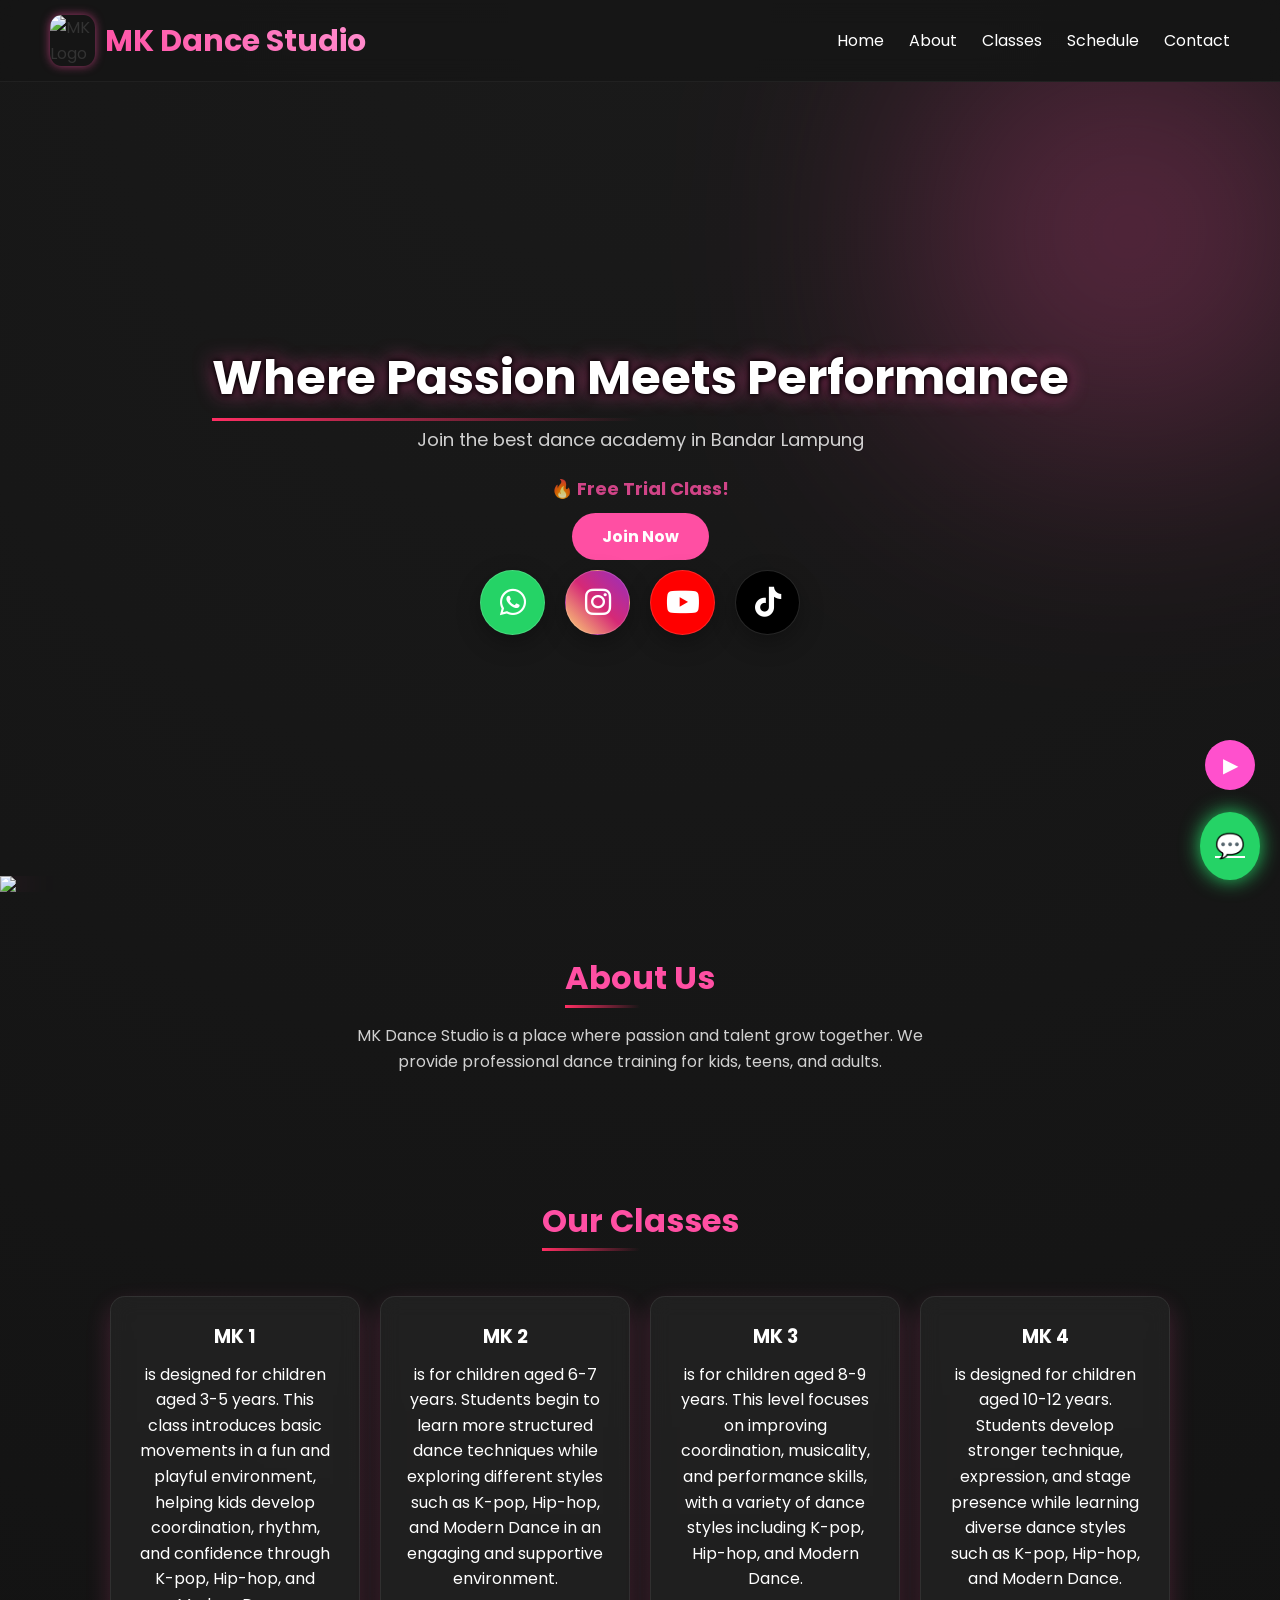
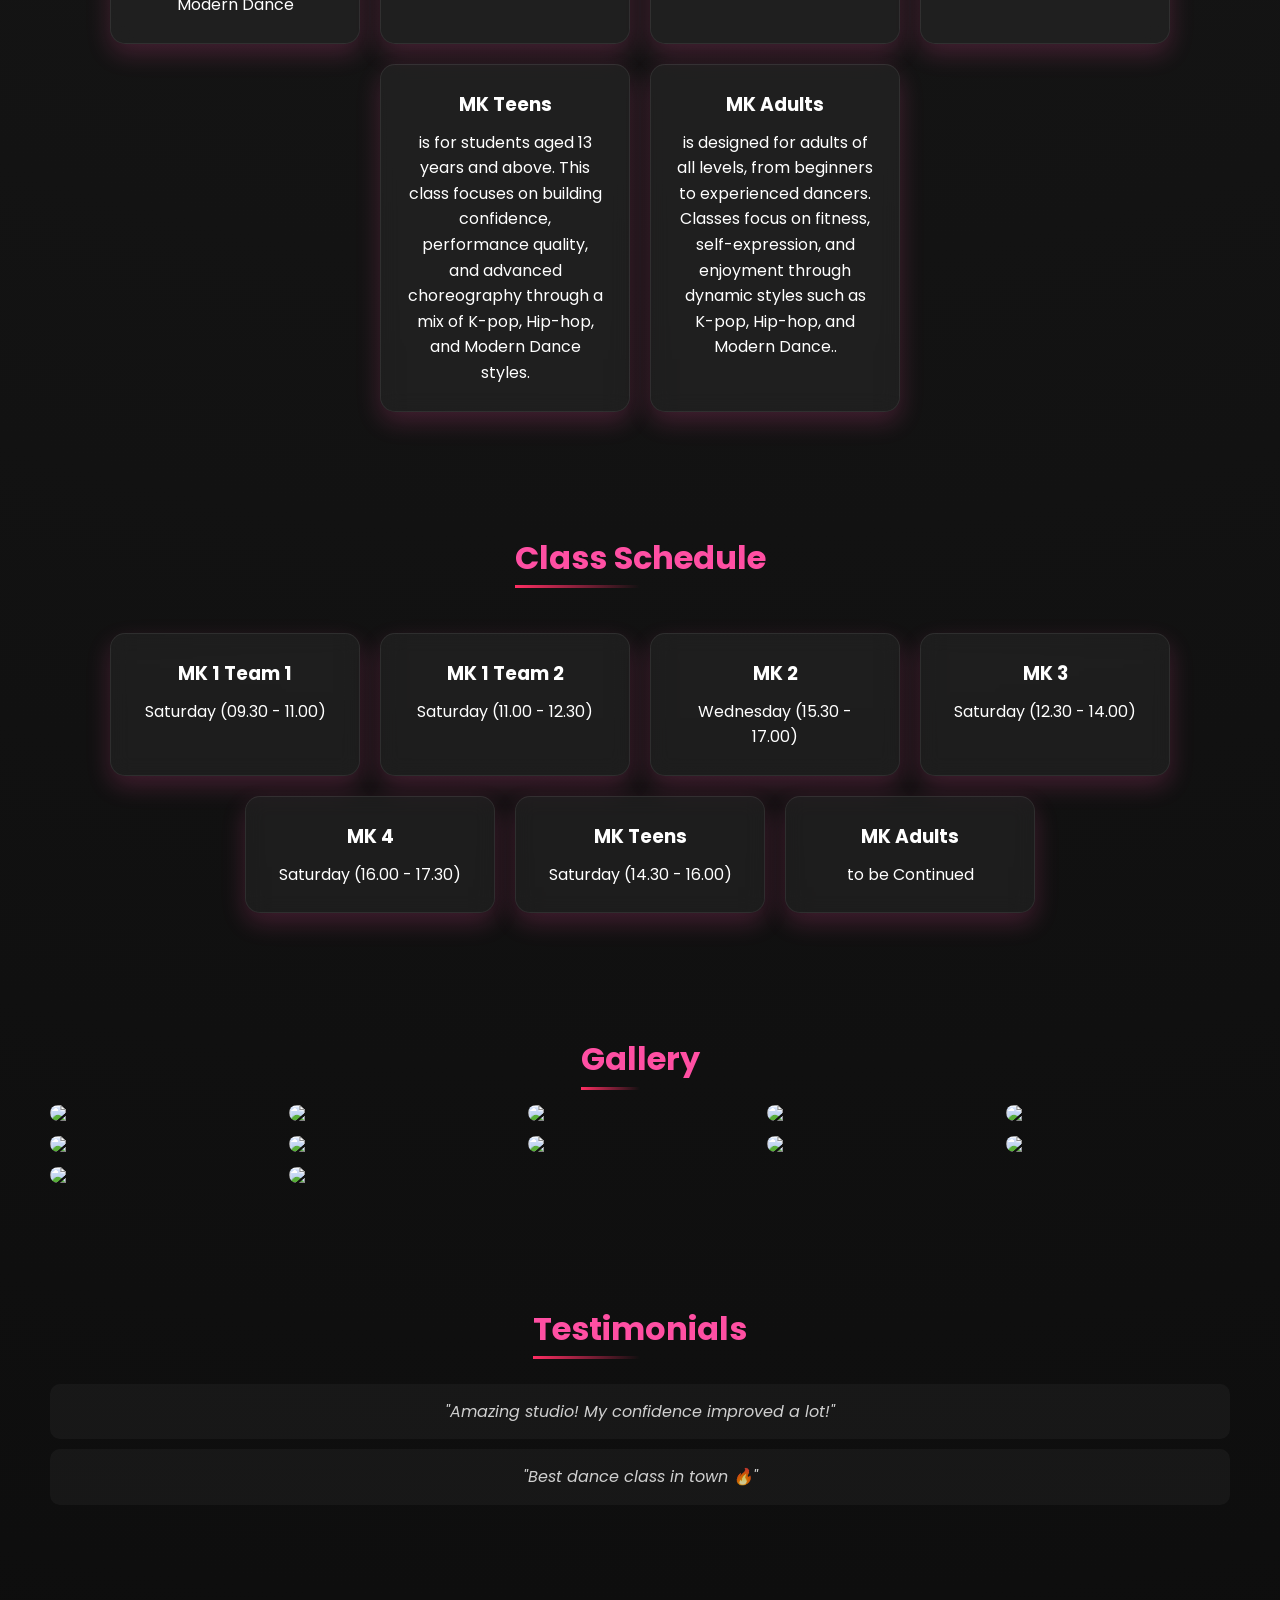
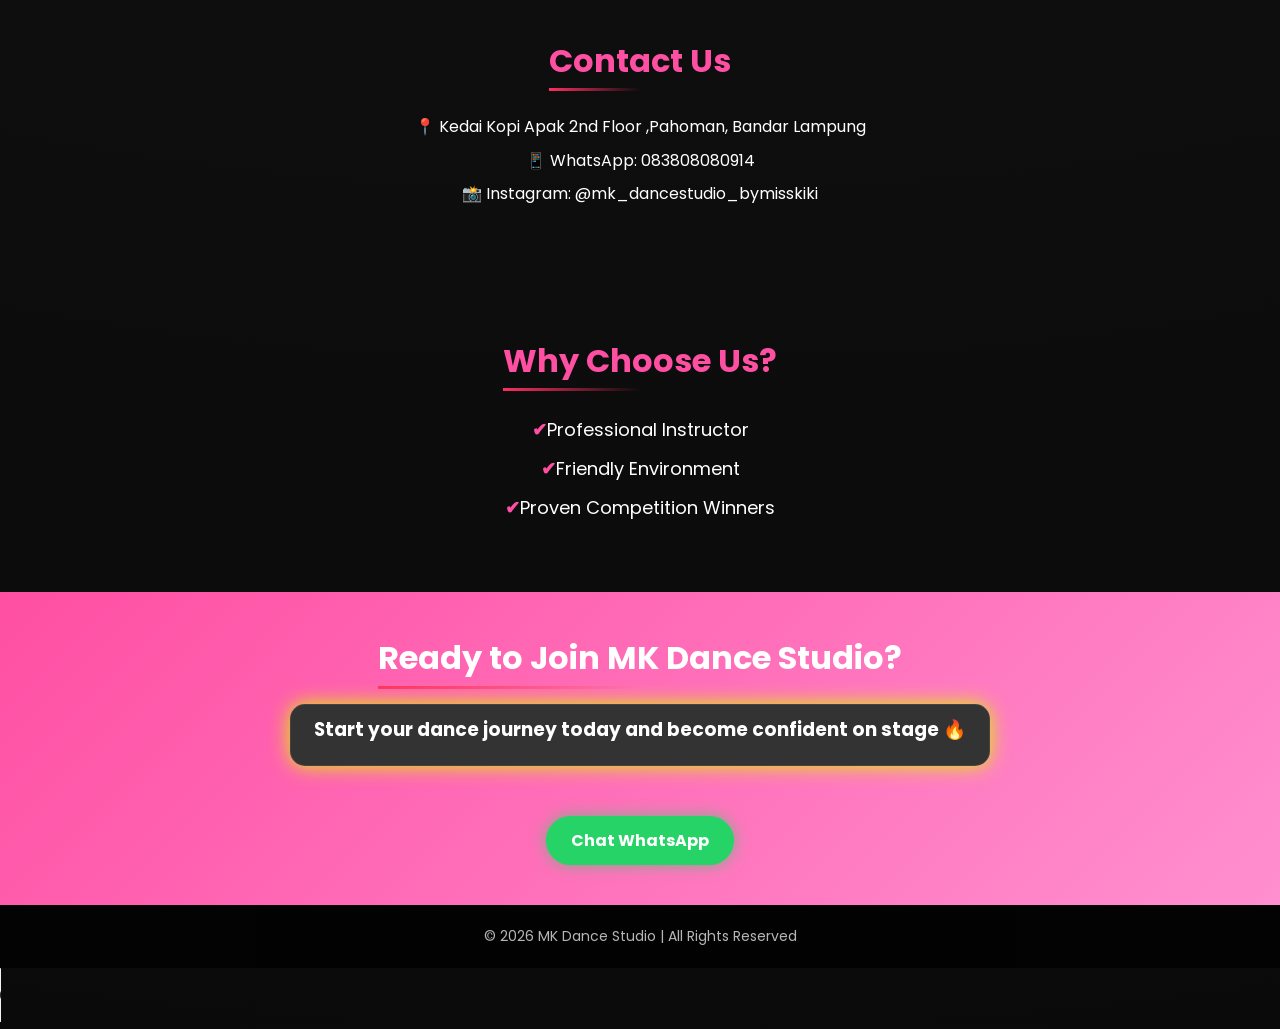
==== index.html @ 4be88be6 "Add files via upload" ====
<!DOCTYPE html>
<html lang="en">
<head>
  <meta charset="UTF-8">
  <meta name="viewport" content="width=device-width, initial-scale=1.0">
  <title>MK Dance Studio</title>

  <!-- Google Font -->
  <link href="https://fonts.googleapis.com/css2?family=Poppins:wght@300;400;600&display=swap" rel="stylesheet">
  <link rel="stylesheet" href="style.css">
  <link rel="stylesheet" href="https://cdnjs.cloudflare.com/ajax/libs/font-awesome/6.5.0/css/all.min.css">
</head>
<body>

  <!-- NAVBAR -->
  <header>
    <nav>
      <div class="logo">
         <img src="images/logo.png" alt="MK Logo">
            <h1>MK Dance Studio</h1>
      </div>
      <ul>
        <li><a href="#home">Home</a></li>
        <li><a href="#about">About</a></li>
        <li><a href="#classes">Classes</a></li>
        <li><a href="#schedule">Schedule</a></li>
        <li><a href="#contact">Contact</a></li>
      </ul>
    </nav>
  </header>

  <!-- HERO -->
  <section class="hero" id="home">
    <img src="images/hero-left.png" class="hero-img">
     <!-- CONTENT -->
  <div class="hero-content">
    <div class="hero-box">
      <h2 class="glow-text">Where Passion Meets Performance</h2>
    </div>
    <div class="hero-box">
      <p>Join the best dance academy in Bandar Lampung</p>
    </div>
    
    <p class="promo">🔥 Free Trial Class!</p>

    <a href="#contact"class="btn-join">Join Now</a>

    <div class="cta-buttons">
  <a href="https://wa.me/6283808080914?text=Halo%20MK%20Dance%20Studio,%0ASaya%20tertarik%20untuk%20bergabung.%0ABoleh%20info%20kelas%20dan%20jadwalnya%3F" 
   target="_blank" class="icon-btn wa">
    <i class="fab fa-whatsapp"></i>
  </a>

  <a href="https://instagram.com/mk_dancestudio_bymisskiki" target="_blank" class="icon-btn ig">
    <i class="fab fa-instagram"></i>
  </a>

  <a href="https://youtube.com/@Mkdancestudio_IDN" target="_blank" class="icon-btn yt">
    <i class="fab fa-youtube"></i>
  </a>

  <a href="https://tiktok.com/@mkdancestudio" target="_blank" class="icon-btn tt">
    <i class="fab fa-tiktok"></i>
  </a>
</div>
  </section>

  <main>

    <!-- ABOUT -->
    <section id="about" class="reveal">
      <h2>About Us</h2>
      <p>
        MK Dance Studio is a place where passion and talent grow together.
        We provide professional dance training for kids, teens, and adults.
      </p>
    </section>

    <!-- CLASSES -->
    <section id="classes" class="reveal">
      <h2>Our Classes</h2>

      <div class="class-container">
        <div class="card">
          <h3>MK 1</h3>
          <p>is designed for children aged 3-5 years. This class introduces basic movements in a fun and playful environment, helping kids develop coordination, rhythm, and confidence through K-pop, Hip-hop, and Modern Dance</p>
        </div>

        <div class="card">
          <h3>MK 2</h3>
          <p> is for children aged 6-7 years. Students begin to learn more structured dance techniques while exploring different styles such as K-pop, Hip-hop, and Modern Dance in an engaging and supportive environment.</p>
        </div>

        <div class="card">
          <h3>MK 3</h3>
          <p> is for children aged 8-9 years. This level focuses on improving coordination, musicality, and performance skills, with a variety of dance styles including K-pop, Hip-hop, and Modern Dance.</p>
        </div>

        <div class="card">
          <h3>MK 4</h3>
          <p> is designed for children aged 10-12 years. Students develop stronger technique, expression, and stage presence while learning diverse dance styles such as K-pop, Hip-hop, and Modern Dance.</p>
        </div>

        <div class="card">
          <h3>MK Teens</h3>
          <p>  is for students aged 13 years and above. This class focuses on building confidence, performance quality, and advanced choreography through a mix of K-pop, Hip-hop, and Modern Dance styles.</p>
        </div>

        <div class="card">
          <h3>MK Adults</h3>
          <p>  is designed for adults of all levels, from beginners to experienced dancers. Classes focus on fitness, self-expression, and enjoyment through dynamic styles such as K-pop, Hip-hop, and Modern Dance..</p>
        </div>
      </div>
    </section>

    <!-- SCHEDULE -->
    <section id="schedule" class="reveal">
      <h2>Class Schedule</h2>

      <div class="class-container">
        <div class="card">
          <h3>MK 1 Team 1</h3>
          <p>Saturday (09.30 - 11.00)</p>
        </div>

        <div class="card">
          <h3>MK 1 Team 2</h3>
          <p>Saturday (11.00 - 12.30)</p>
        </div>

        <div class="card">
          <h3>MK 2</h3>
          <p>Wednesday (15.30 - 17.00)</p>
        </div>

        <div class="card">
          <h3>MK 3</h3>
          <p>Saturday (12.30 - 14.00)</p>
        </div>

         <div class="card">
          <h3>MK 4</h3>
          <p>Saturday (16.00 - 17.30)</p>
        </div>

        <div class="card">
          <h3>MK Teens</h3>
          <p>  Saturday (14.30 - 16.00)</p>
        </div>

        <div class="card">
          <h3>MK Adults</h3>
          <p> to be Continued</p>
        </div>
      </div>
    </section>

    <!-- GALLERY -->
    <section id="gallery" class="reveal">
  <h2>Gallery</h2>

  <div class="gallery">
    <img src="images/foto-1.jpg" class="gallery-img">
    <img src="images/foto-2.jpg" class="gallery-img">
    <img src="images/foto-3.jpg" class="gallery-img">
    <img src="images/foto-4.jpg" class="gallery-img">
    <img src="images/foto-5.jpg" class="gallery-img">
    <img src="images/foto-6.jpg" class="gallery-img">
    <img src="images/foto-7.jpg" class="gallery-img">
    <img src="images/foto-8.jpg" class="gallery-img">
    <img src="images/foto-9.jpg" class="gallery-img">
    <img src="images/foto-10.jpg" class="gallery-img">
    <img src="images/foto-11.jpg" class="gallery-img">
    <img src="images/foto-12.jpg" class="gallery-img">
  </div>

  <div id="lightbox" class="lightbox">
  <span class="close">&times;</span>

  <button class="nav left">&#10094;</button>
  <img class="lightbox-img">
  <button class="nav right">&#10095;</button>
</div>
</section>

    <!-- TESTIMONIAL -->
    <section id="testimonial" class="reveal">
      <h2>Testimonials</h2>
      <p>"Amazing studio! My confidence improved a lot!"</p>
      <p>"Best dance class in town 🔥"</p>
    </section>

    <!-- CONTACT -->
    <section id="contact" class="reveal">
      <h2>Contact Us</h2>
      <p>📍 Kedai Kopi Apak 2nd Floor ,Pahoman, Bandar Lampung</p>
      <p>📱 WhatsApp: 083808080914</p>
      <p>📸 Instagram: @mk_dancestudio_bymisskiki</p>
    </section>

    <section class="trust">
  <h2>Why Choose Us?</h2>
  <ul>
    <li>Professional Instructor</li>
    <li>Friendly Environment</li>
    <li>Proven Competition Winners</li>
  </ul>
</section>

    <section class="cta-final">
  <h2>Ready to Join MK Dance Studio?</h2>
        <div class="card">
  <h3>Start your dance journey today and become confident on stage 🔥</h3>
</div>

<a href="https://wa.me/6283808080914?text=Halo%20MK%20Dance%20Studio,%0ASaya%20tertarik%20untuk%20bergabung.%0ABoleh%20info%20kelas%20dan%20jadwalnya%3F" 
   target="_blank" 
   class="btn-wa-bottom">
   Chat WhatsApp
</a>
        </div>
      </div>
</section>

  </main>

  <!-- FOOTER -->
  <footer>
    <p>© 2026 MK Dance Studio | All Rights Reserved</p>
  </footer>

  <a href="https://wa.me/6283808080914?text=Halo%20MK%20Dance%20Studio,%0ASaya%20tertarik%20untuk%20bergabung.%0ABoleh%20info%20kelas%20dan%20jadwalnya%3F" 
   target="_blank"   class="floating-wa">
  💬
</a>

<audio id="bg-music" loop>
  <source src="audio/music.mp3" type="audio/mp3">
  <source src="audio/music.ogg" type="audio/ogg">
</audio>
<button id="music-btn">▶</button>

<audio controls>
  <source src="audio/music.mp3" type="audio/mpeg">
</audio>

<script src="script.js"></script>
</body>
</html>
---- style.css ----
/* RESET */
* {
  margin: 0;
  padding: 0;
  box-sizing: border-box;
}

/* === THEME COLORS === */
:root{
  --pink-1: #FF4FA3;
  --pink-2: #FF8FCF;
  --white: #ffffff;
  --soft-bg: #fff5fa;
}

/* GLOBAL */
body {
  font-family: 'Poppins', sans-serif;
  background-color: linear-gradient(135deg, var(--soft-bg), #fff5fa);
  color: #333;
  line-height: 1.6;
}

/* NAVBAR */
header {
  background: black;
  position: sticky;
  top: 0;
  z-index: 100;
  backdrop-filter: blur(12px);
  border-bottom: 1px solid rgba(0,0,0,0.05);
}

.logo {
  display: flex;
  align-items: center;
  gap: 10px;
}

.logo img {
  width: 45px;
  border-radius: 25%;
  box-shadow: 0 0 10px rgba(255,79,163,0.6);
}

.logo img:hover {
  transform: scale(1.1);
  transition: 0.3s;
}

nav {
  display: flex;
  justify-content: space-between;
  align-items: center;
  padding: 15px 50px;
}

nav h1 {
  font-size: 30px;
  font-weight: 700;
  background: linear-gradient(45deg, var(--pink-1), var(--pink-2));
  background-clip: text;
  -webkit-background-clip: text;
  -webkit-text-fill-color: transparent;
}


nav ul {
  display: flex;
  list-style: none;
}

nav ul li {
  margin-left: 25px;
}

nav ul li a {
  text-decoration: none;
  color: white;
  transition: 0.3s;
}

nav ul li a:hover {
  color: var(--pink-1);
}

/* HERO */
.hero {
  position: relative;
  height: 90vh;
  display: flex;
  justify-content: center;
  align-items: center;
  text-align: center;
  color: white;
  overflow: hidden;
}

.hero-img {
  width: 260px;
  position: absolute;
  bottom: 0;
  left: 0;
  transition: transform 0.2s ease;

  /* fade ke kanan */
  mask-image: linear-gradient(to right, black 60%, transparent);
  -webkit-mask-image: linear-gradient(to right, black 80%, transparent);
  filter: drop-shadow(0 0 20px rgba(255,79,163,0.4));
  animation: slideIn 1s ease-out, float 4s ease-in-out infinite 1s;
  animation: glowImg 2s ease-in-out infinite;
}

@keyframes glowImg {
  0% {
    filter: drop-shadow(0 0 10px rgba(255,79,163,0.5));
  }
  50% {
    filter: drop-shadow(0 0 25px rgba(255,79,163,1));
  }
  100% {
    filter: drop-shadow(0 0 10px rgba(255,79,163,0.5));
  }
}

/* CONTENT DI ATAS VIDEO */
.hero-content {
  position: relative;
  z-index: 1;
}

.hero h2 {
  font-size: 48px;
  margin-bottom: 10px;
  background: linear-gradient(45deg, #FF4FA3, #FF8FCF);
  background-clip: text;
  -webkit-background-clip: text;
  color: #fff;
  text-shadow: 
    0 0 5px #000,
    0 0 10px #000,
    0 0 20px rgba(255,79,163,0.7);
  animation: glowPulse 2s  ease-in-out infinite;
}

.hero p {
  font-size: 18px;
  margin-bottom: 20px;
  opacity: 0.8;
}

@keyframes glowPulse {
  0% {
    text-shadow:
      0 0 5px #fff,
      0 0 10px #ff4fa3,
      0 0 20px #ff4fa3;
  }

  50% {
    text-shadow:
      0 0 10px #fff,
      0 0 25px #ff4fa3,
      0 0 50px #ff4fa3,
      0 0 80px #ff8fcf,
      0 0 120px #ff8fcf; /* extra glow */
  }

  100% {
    text-shadow:
      0 0 5px #fff,
      0 0 10px #ff4fa3,
      0 0 20px #ff4fa3;
  }
}

.floating-wa {
  position: fixed;
  bottom: 20px;
  right: 20px;
  background: #25D366;
  color: white;
  font-size: 24px;
  padding: 15px;
  border-radius: 50%;
  box-shadow: 0 0 20px #25D366;
  z-index: 999;
  transition: 0.3s;
}

.floating-wa:hover {
  transform: scale(1.1);
}

.hero-content {
  position: relative;
  z-index: 2;
}

.promo {
  margin-top: 10px;
  color: var(--pink-1);
  font-weight: bold;
}

/* TEXT GRADIENT */
.gradient-text{
  background: linear-gradient(45deg, var(--pink-1), var(--pink-2));
  -webkit-background-clip: text;
  background-clip: text;
  -webkit-text-fill-color: transparent;
}

/* BUTTON */
.btn-join {
  padding: 12px 30px;
  background: var(--pink-1);
  color: white;
  text-decoration: none;
  border-radius: 30px;
  transition: 0.3s;
  font-weight:bold;
}

.btn-join:hover{
  background: var(--pink-2);
  color: white;
}

.cta-buttons {
  margin-top: 20px;
  display: flex;
  gap: 20px;
  justify-content: center;
}

.btn-wa-hero,
.btn-wa-bottom {
  display: inline-block;
  padding: 12px 25px;
  background-color: #25D366; 
  color: white;
  text-decoration: none;
  border-radius: 30px;
  font-weight: bold;
}

.btn-wa-hero {
  margin-top: 5px;
}

.btn-wa-bottom {
  margin-top: 50px; 
}

.icon-btn {
  width: 65px;
  height: 65px;
  border-radius: 60%;
  display: flex;
  align-items: center;
  justify-content: center;
  color: white;
  font-size: 30px;
  text-decoration: none;
  transition: 0.3s;
  /* GLASS EFFECT */
  background: rgba(255,255,255,0.08);
  backdrop-filter: blur(12px);
  border: 1px solid rgba(255,255,255,0.15);
  /* SHADOW */
  box-shadow: 0 8px 25px rgba(0,0,0,0.3);
  animation: floatIcon 4s ease-in-out infinite;
}

@keyframes floatIcon {
  0% { transform: translateY(0); }
  50% { transform: translateY(-5px); }
  100% { transform: translateY(0); }
}

/* warna masing-masing */
.wa { background: #25D366; }
.ig { background: linear-gradient(45deg,#feda75,#d62976,#962fbf); }
.yt { background: #ff0000; }
.tt { background: #000; }

/* hover effect */
.icon-btn:hover {
  transform: translateY(-8px) scale(1.1);
  box-shadow: 0 0 20px rgba(255,255,255,0.4);
}

.wa:hover { box-shadow: 0 0 25px #25D366; }
.ig:hover { box-shadow: 0 0 25px #d62976; }
.yt:hover { box-shadow: 0 0 25px #ff0000; }
.tt:hover { box-shadow: 0 0 25px #ff0050; }

.wa { animation-delay: 0s; }
.ig { animation-delay: 0.2s; }
.yt { animation-delay: 0.4s; }
.tt { animation-delay: 0.6s; }

/* SECTION */
section {
  padding: 60px 50px;
  text-align: center;
}

section h2 {
  font-size: 32px;
  margin-bottom: 20px;
  color: var(--pink-1);
}

/* ABOUT */
#about p {
  max-width: 600px;
  margin: auto;
  opacity: 0.8;
  color:white;
}

/* CLASSES */
.class-container {
  display: flex;
  justify-content: center;
  gap: 20px;
  margin-top: 30px;
  flex-wrap: wrap;
}

.card {
  background: #333;
  color: white;
  padding: 25px;
  width: 250px;
  border-radius: 15px;
  transition: 0.3s;
  border: 1px solid transparent;
  box-shadow: 0 10px 25px rgba(255, 79, 163, 0.2);
}

.card:hover {
  transform: translateY(-10px);
  border: 1px solid var(--pink-1);
}

.card h3 {
  margin-bottom: 10px;
}

/* SCHEDULE */
#schedule ul {
  list-style: none;
}

#schedule li {
  margin: 10px 0;
  background: var(--soft-bg);
  padding: 10px;
  border-radius: 8px;
}

/* GALLERY */
#gallery p {
  opacity: 0.7;
}
.gallery {
  display: grid;
  grid-template-columns: repeat(auto-fit, minmax(200px, 1fr));
  gap: 15px;
}

.gallery img {
  width: 100%;
  cursor: pointer;
  border-radius: 10px;
  transition: 0.3s;
}

.gallery img:hover {
  transform: scale(1.05);
}

.lightbox {
  position: fixed;
  inset: 0;
  background: rgba(0,0,0,0.9);
  display: none;
  justify-content: center;
  align-items: center;
  z-index: 9999;
}

.lightbox-img {
  max-width: 90%;
  max-height: 90%;
  border-radius: 10px;
}

.close {
  position: absolute;
  top: 15px;
  right: 25px;
  font-size: 40px;
  color: white;
  cursor: pointer;
}

/* NAV BUTTON */
.nav {
  position: absolute;
  top: 50%;
  transform: translateY(-50%);
  background: rgba(255,255,255,0.2);
  border: none;
  color: white;
  font-size: 40px;
  cursor: pointer;
  padding: 10px 15px;
  border-radius: 8px;
}

.nav.left {
  left: 20px;
}

.nav.right {
  right: 20px;
}

.nav:hover {
  background: rgba(255,255,255,0.4);
}

/* TESTIMONIAL */
#testimonial p {
  margin: 10px 0;
  font-style: italic;
  opacity: 0.8;
  color:white;
  display:flex;
  justify-content: center;
}

/* CONTACT */
#contact p {
  margin: 8px 0;
  color:white;
}

.cta-final {
  background: linear-gradient(135deg, var(--pink-1), var(--pink-2));
  padding: 40px 20px;
  text-align: center;
  color:white;
  margin-left: 0px;
  width: 100%;
}

.cta-final h2 {
  color: #ffffff;
}

.cta-final .card {
  background: #333;        /* abu-abu */
  color: white;
  padding: 10px;
  width: 100%;
  max-width: 700px;       /* memanjang ke samping */
  border-radius: 15px;
  margin: 0 auto;         /* bikin tetap di tengah */
  text-align: center;
  box-shadow: 0 0 20px rgb(220, 244, 1);
}

.cta-final .card:hover {
  transform: translateY(-10px);
  border: 3px solid rgb(217, 255, 0);
}

/* Hilangin background di area tombol WA */
.cta-final .btn-wa-bottom {
  background-color: #25D366;
  box-shadow: 0 0 15px rgba(37, 211, 102, 0.6);
  position: relative;
  z-index: 2;
}

.btn-wa-bottom {
  transition: all 0.3s ease;
}

.btn-wa-bottom:hover {
  transform: translateY(-8px) scale(1.08);
  box-shadow: 0 0 30px rgba(37, 211, 102, 1);
}

.trust {
  color: white;
}

.trust ul {
  padding: 0;
}

.trust li {
  margin: 10px 0;
  font-size: 18px;
  color: white;
}

.trust li::before {
  content: "✔";
  color: var(--pink-1);
  font-weight: bold;
}

/* FOOTER */
footer {
  background: black;
  color:white;
  text-align: center;
  padding: 20px;
  font-size: 14px;
  opacity: 0.7;
}

/* RESPONSIVE */
@media (max-width: 768px) {
  body {
     background-color: linear-gradient(135deg, var(--soft-bg), #fff5fa);
     color: #333;
  }

  nav {
    flex-direction: column;
  }

  nav ul {
    margin-top: 10px;
  }

  .hero h2 {
    font-size: 32px;
  }
.reveal {
  opacity: 0;
  transform: translateY(50px);
  transition: 0.8s ease;
}

.reveal.active {
  opacity: 1;
  transform: translateY(0);
}
}


/* Navbar saat scroll */
.scrolled {
  background: black;
  box-shadow: 0 2px 10px rgba(0,0,0,0.5);
}

/* Scroll progress bar */
#progress-bar {
  position: fixed;
  top: 0;
  left: 0;
  height: 4px;
  background: #ff2e63;
  width: 0%;
  z-index: 999;
}

/* GRADIENT BACKGROUND GLOBAL */
body {
  background: radial-gradient(circle at top, #1a1a1a, #0a0a0a);
}

/* NAVBAR GLASS */
header {
  background: rgba(20, 20, 20, 0.6);
  backdrop-filter: blur(12px);
  border-bottom: 1px solid rgba(255,255,255,0.05);
}

/* HERO PREMIUM */
.hero {
  position: relative;
  overflow: hidden;
}

.hero::after {
  content: "";
  position: absolute;
  width: 500px;
  height: 500px;
  background: radial-gradient(circle, var(--pink-1), transparent);
  top: -100px;
  right: -100px;
  filter: blur(120px);
  opacity: 0.4;
}

/* BUTTON PREMIUM */
.btn {
  background: linear-gradient(135deg, var(--pink-1), var(--pink-2));
  box-shadow: 0 0 15px rgba(255, 46, 99, 0.6);
  transition: 0.3s ease;
}

.btn:hover {
  box-shadow: 0 0 25px rgba(255, 46, 99, 1);
}

/* SECTION GLASS CARD */
section {
  position: relative;
}

.card {
  background: rgba(255,255,255,0.05);
  backdrop-filter: blur(10px);
  border: 1px solid rgba(255,255,255,0.08);
}

/* CARD HOVER GLOW */
.card:hover {
  box-shadow: 0 0 20px rgba(255, 46, 99, 0.5);
}

/* HEADING STYLE */
h2 {
  position: relative;
  display: inline-block;
}

h2::after {
  content: "";
  width: 50%;
  height: 3px;
  background: linear-gradient(to right, #ff2e63, transparent);
  position: absolute;
  left: 0;
  bottom: -5px;
}

/* TESTIMONIAL STYLE */
#testimonial p {
  background: rgba(255,255,255,0.05);
  padding: 15px;
  border-radius: 10px;
  display: flex;
}

/* SCROLLBAR CUSTOM */
::-webkit-scrollbar {
  width: 8px;
}

::-webkit-scrollbar-track {
  background: #111;
}

::-webkit-scrollbar-thumb {
  background: var(--pink-1);
  border-radius: 10px;
}
html {
  scroll-behavior: smooth;
  scroll-padding-top: 50px;
}
.glow-text {
  text-shadow: 0 0 4px rgba(255, 79, 163, 0.6);
}
ul {
  list-style: none;
}

#music-btn {
  position: fixed;
  bottom: 110px; /* di atas WA */
  right: 25px;
  width: 50px;
  height: 50px;
  border-radius: 50%;
  border: none;
  background: rgb(255, 80, 205);
  color: white;
  font-size: 20px;
  cursor: pointer;
  z-index: 999;
  backdrop-filter: blur(10px);
}

#music-btn:hover {
  transform: scale(1.1);
}
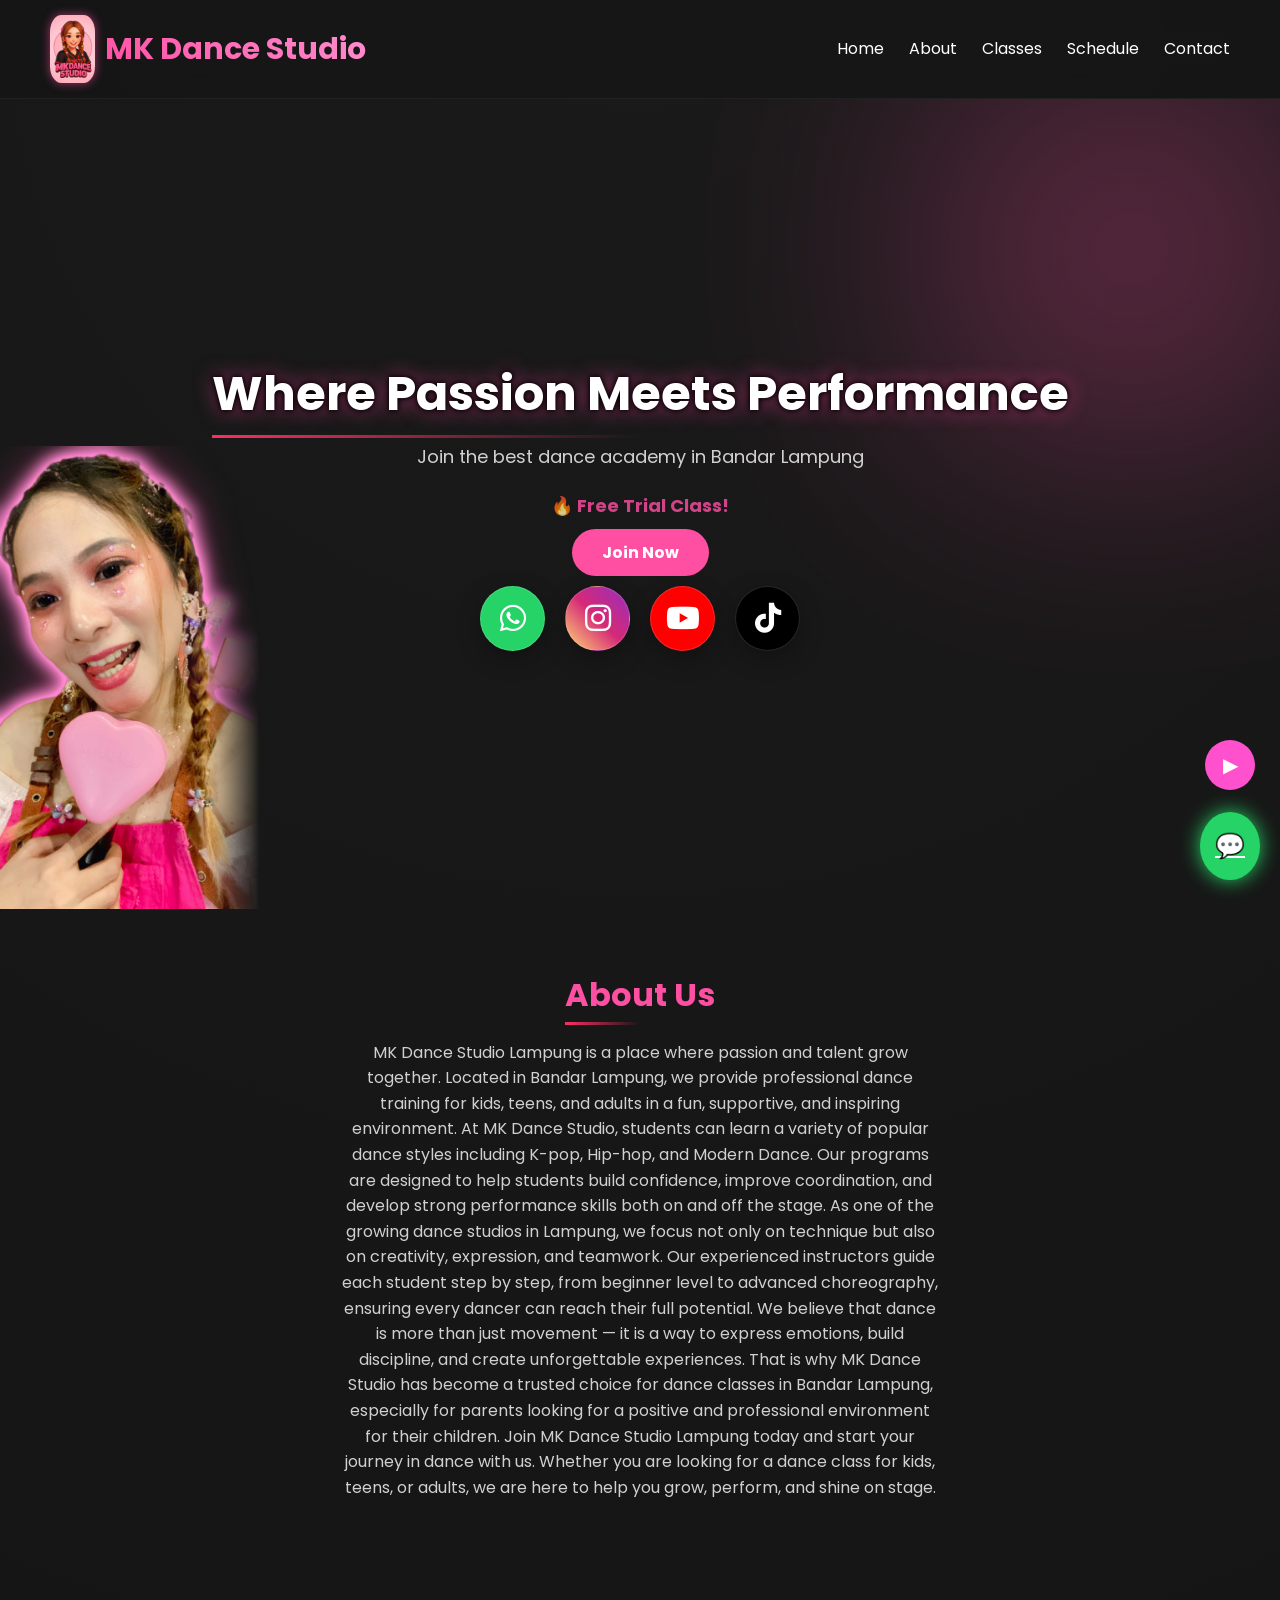
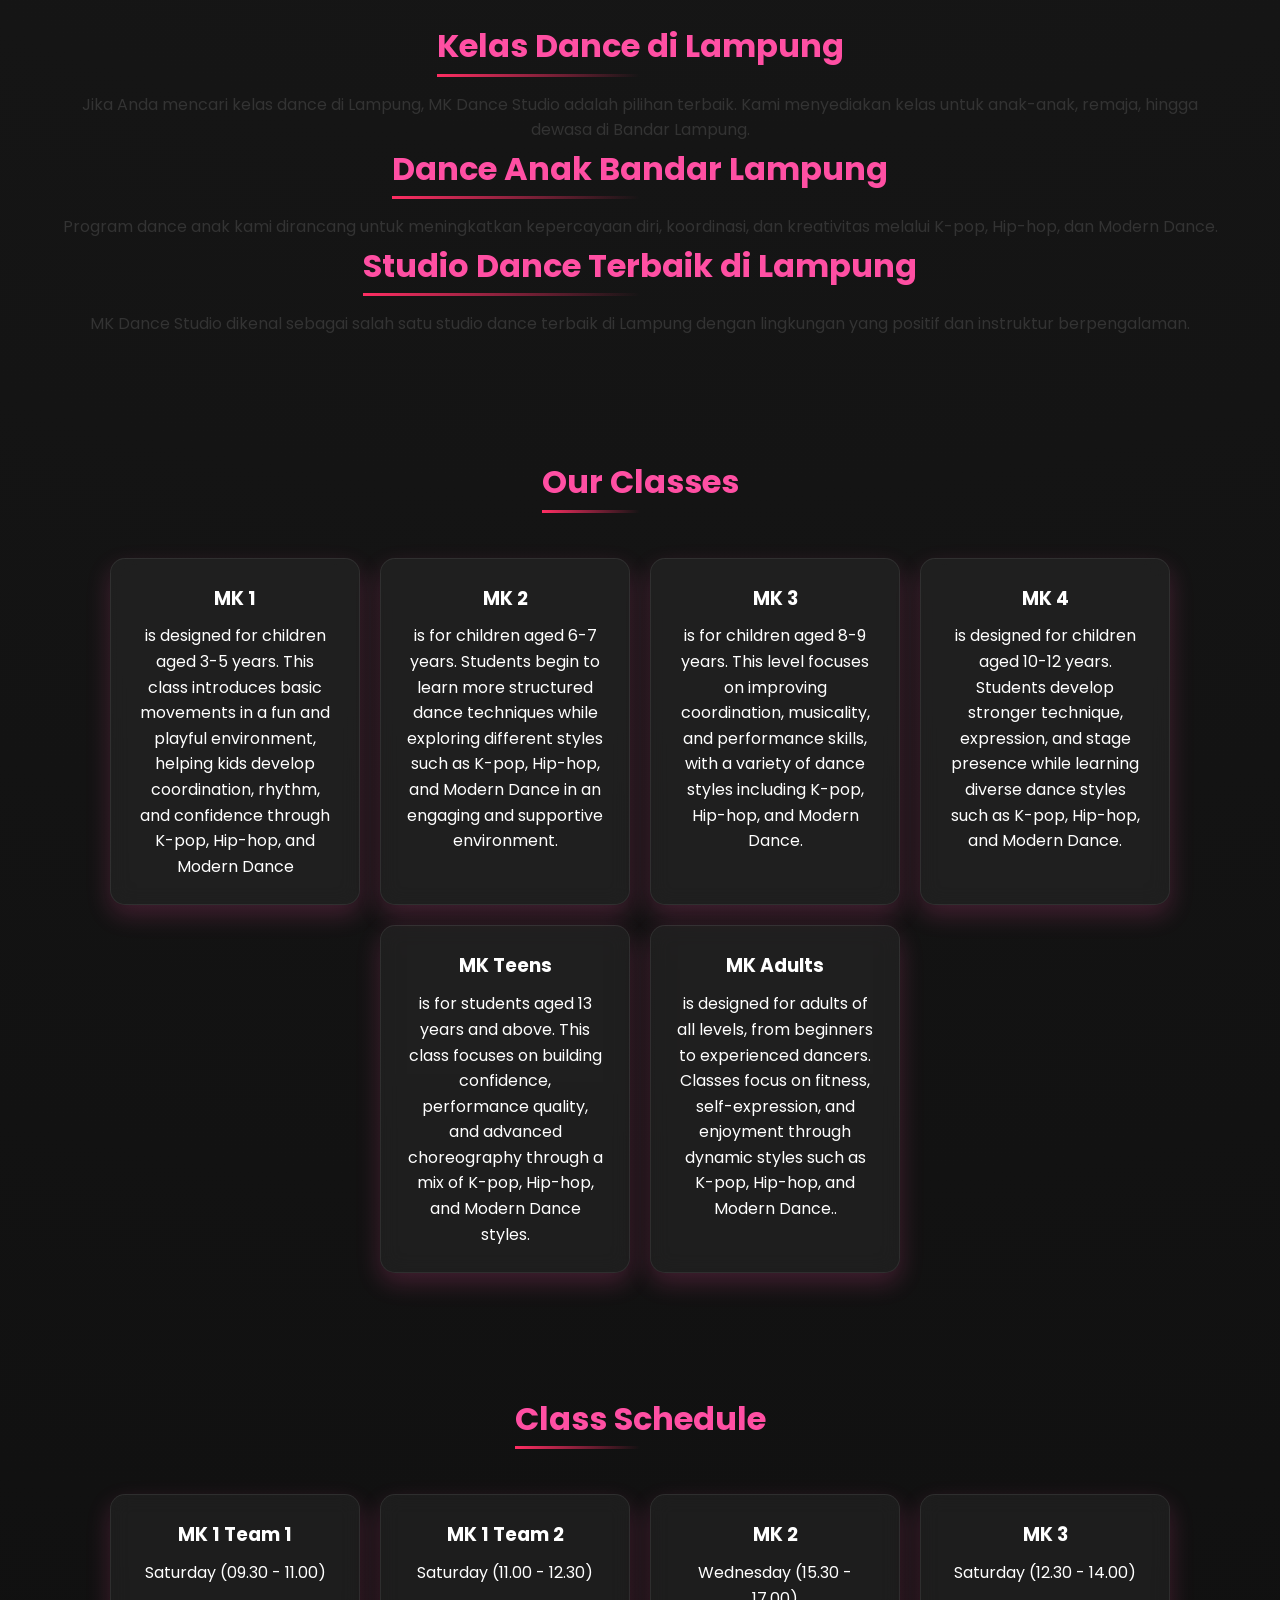
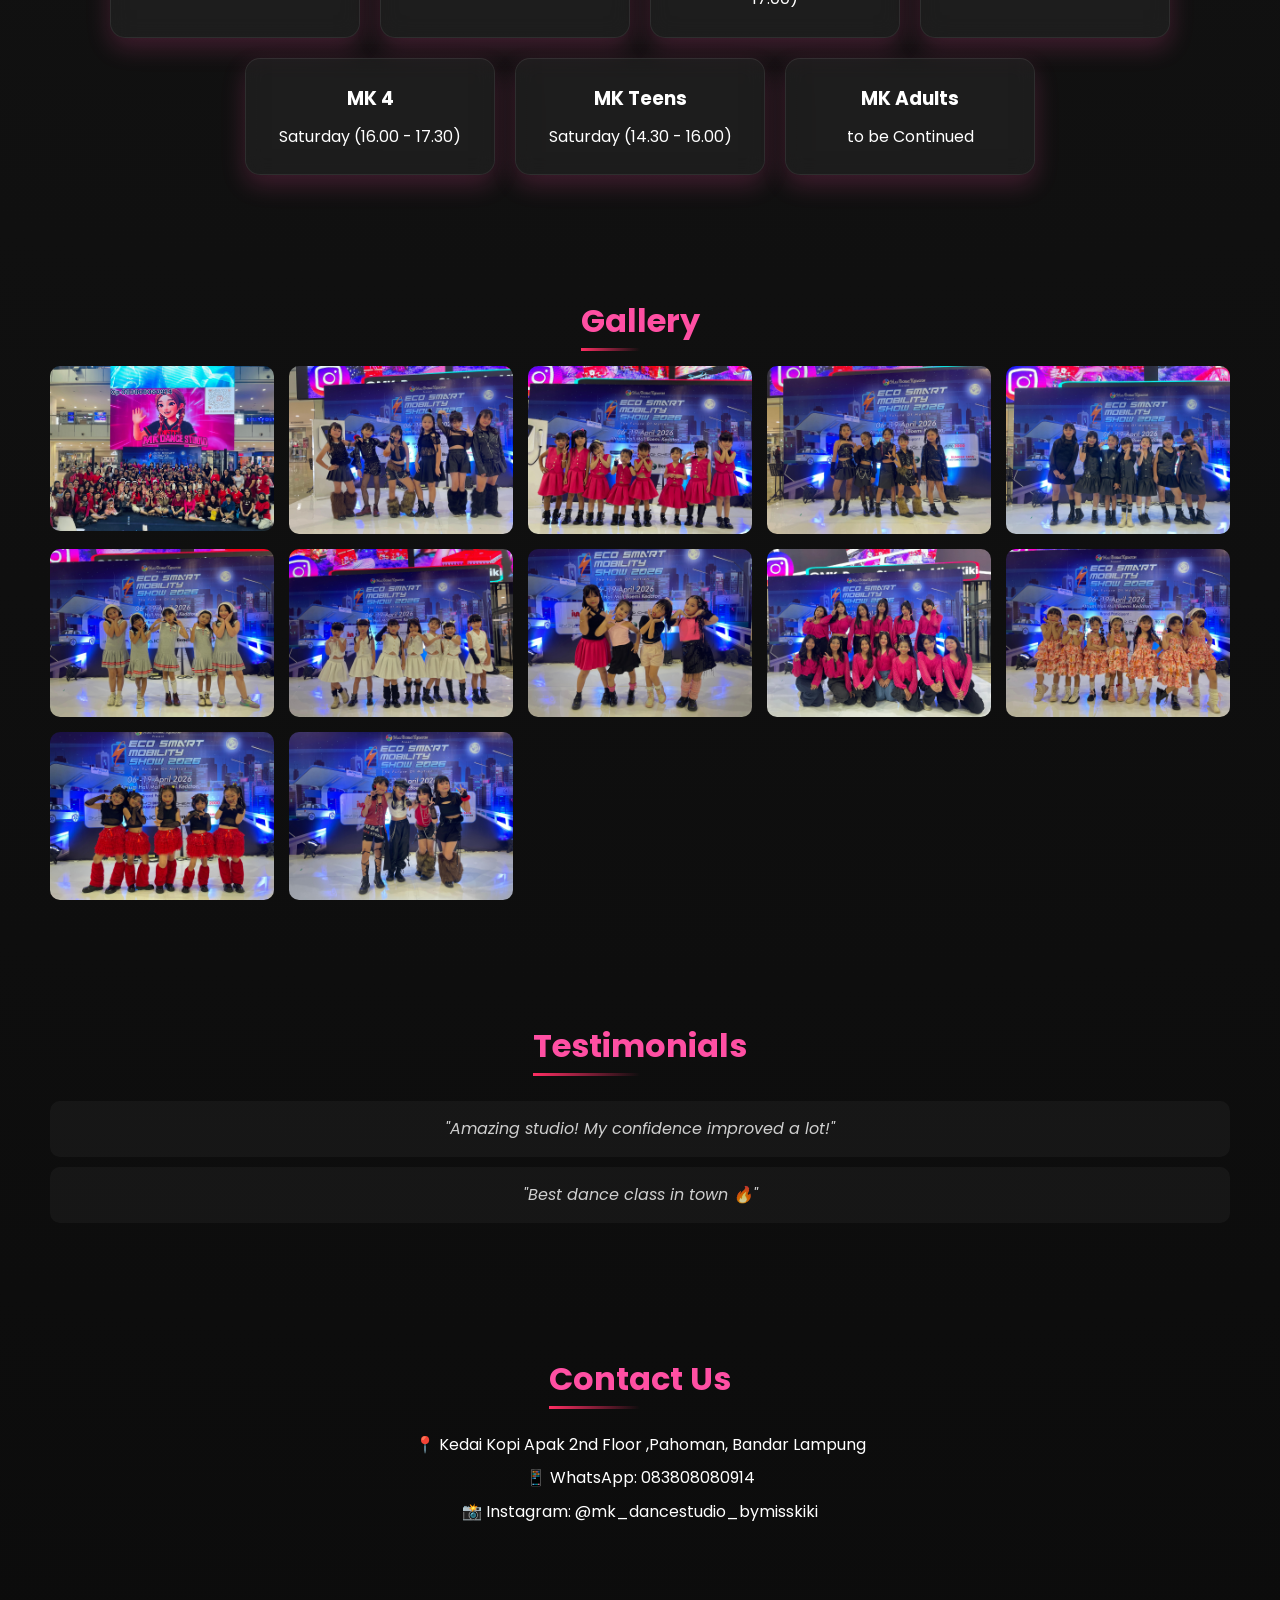
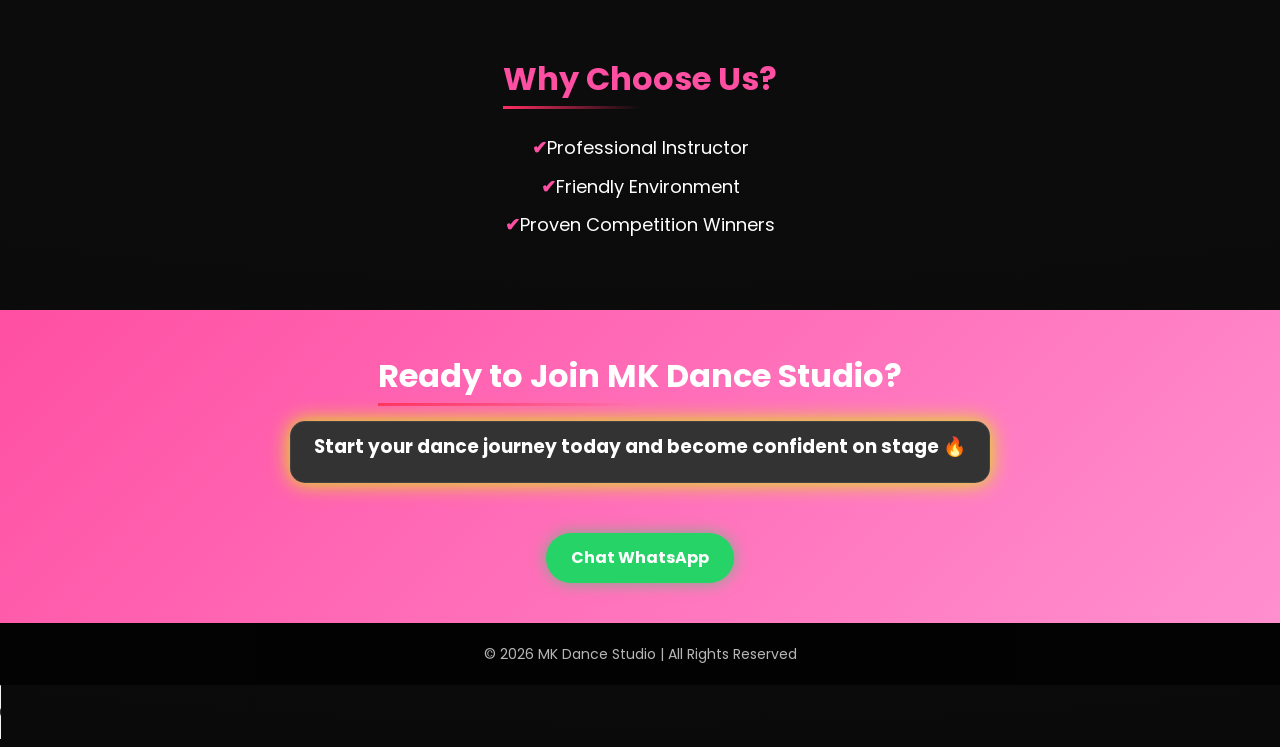
==== commit 1c4dd067: "Update index.html" ====
--- a/index.html
+++ b/index.html
@@ -4,6 +4,12 @@
   <meta charset="UTF-8">
   <meta name="viewport" content="width=device-width, initial-scale=1.0">
   <title>MK Dance Studio</title>
+  <meta name="keywords" content="kelas dance Lampung, dance anak Bandar Lampung, studio dance Lampung, Kpop dance Lampung, hip hop Lampung">
+  <meta name="author" content="MK Dance Studio">
+  <meta property="og:title" content="MK Dance Studio Lampung">
+  <meta property="og:description" content="Kelas dance anak & remaja terbaik di Bandar Lampung.">
+  <meta property="og:image" content="images/logo.png">
+  <meta property="og:url" content="https://jacobdev101.github.io/mk-dance-studio/">
 
   <!-- Google Font -->
   <link href="https://fonts.googleapis.com/css2?family=Poppins:wght@300;400;600&display=swap" rel="stylesheet">
@@ -71,12 +77,33 @@
     <section id="about" class="reveal">
       <h2>About Us</h2>
       <p>
-        MK Dance Studio is a place where passion and talent grow together.
-        We provide professional dance training for kids, teens, and adults.
-      </p>
-    </section>
-
-    <!-- CLASSES -->
+MK Dance Studio Lampung is a place where passion and talent grow together. 
+Located in Bandar Lampung, we provide professional dance training for kids, teens, and adults in a fun, supportive, and inspiring environment.
+
+At MK Dance Studio, students can learn a variety of popular dance styles including K-pop, Hip-hop, and Modern Dance. 
+Our programs are designed to help students build confidence, improve coordination, and develop strong performance skills both on and off the stage.
+
+As one of the growing dance studios in Lampung, we focus not only on technique but also on creativity, expression, and teamwork. 
+Our experienced instructors guide each student step by step, from beginner level to advanced choreography, ensuring every dancer can reach their full potential.
+
+We believe that dance is more than just movement — it is a way to express emotions, build discipline, and create unforgettable experiences. 
+That is why MK Dance Studio has become a trusted choice for dance classes in Bandar Lampung, especially for parents looking for a positive and professional environment for their children.
+
+Join MK Dance Studio Lampung today and start your journey in dance with us. 
+Whether you are looking for a dance class for kids, teens, or adults, we are here to help you grow, perform, and shine on stage.
+</p>
+    </section>
+
+   <section class="seo-content"> 
+     <h2>Kelas Dance di Lampung</h2> 
+     <p> Jika Anda mencari kelas dance di Lampung, MK Dance Studio adalah pilihan terbaik. Kami menyediakan kelas untuk anak-anak, remaja, hingga dewasa di Bandar Lampung. </p> 
+     <h2>Dance Anak Bandar Lampung</h2> 
+     <p> Program dance anak kami dirancang untuk meningkatkan kepercayaan diri, koordinasi, dan kreativitas melalui K-pop, Hip-hop, dan Modern Dance. </p> 
+     <h2>Studio Dance Terbaik di Lampung</h2> 
+     <p> MK Dance Studio dikenal sebagai salah satu studio dance terbaik di Lampung dengan lingkungan yang positif dan instruktur berpengalaman. </p> 
+   </section>
+    
+   <!-- CLASSES -->
     <section id="classes" class="reveal">
       <h2>Our Classes</h2>
 
@@ -246,4 +273,4 @@
 
 <script src="script.js"></script>
 </body>
-</html>+</html>
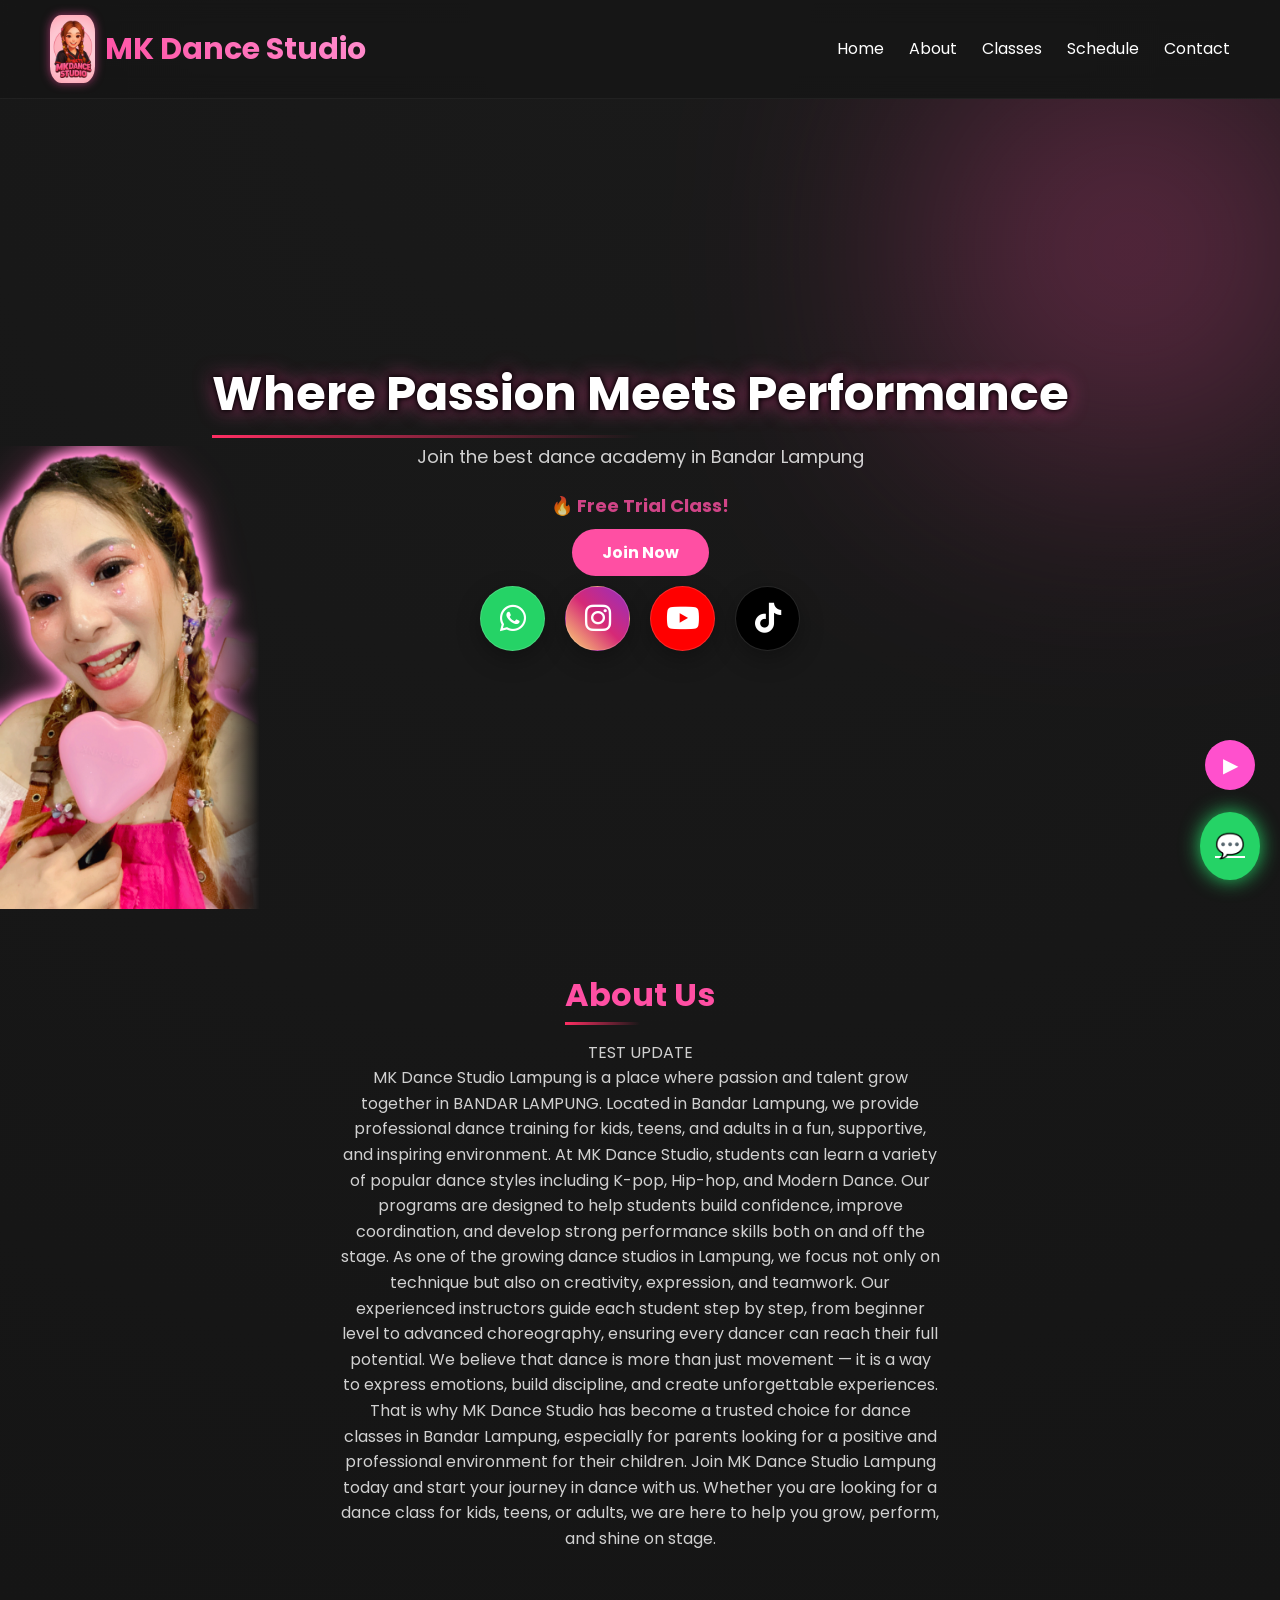
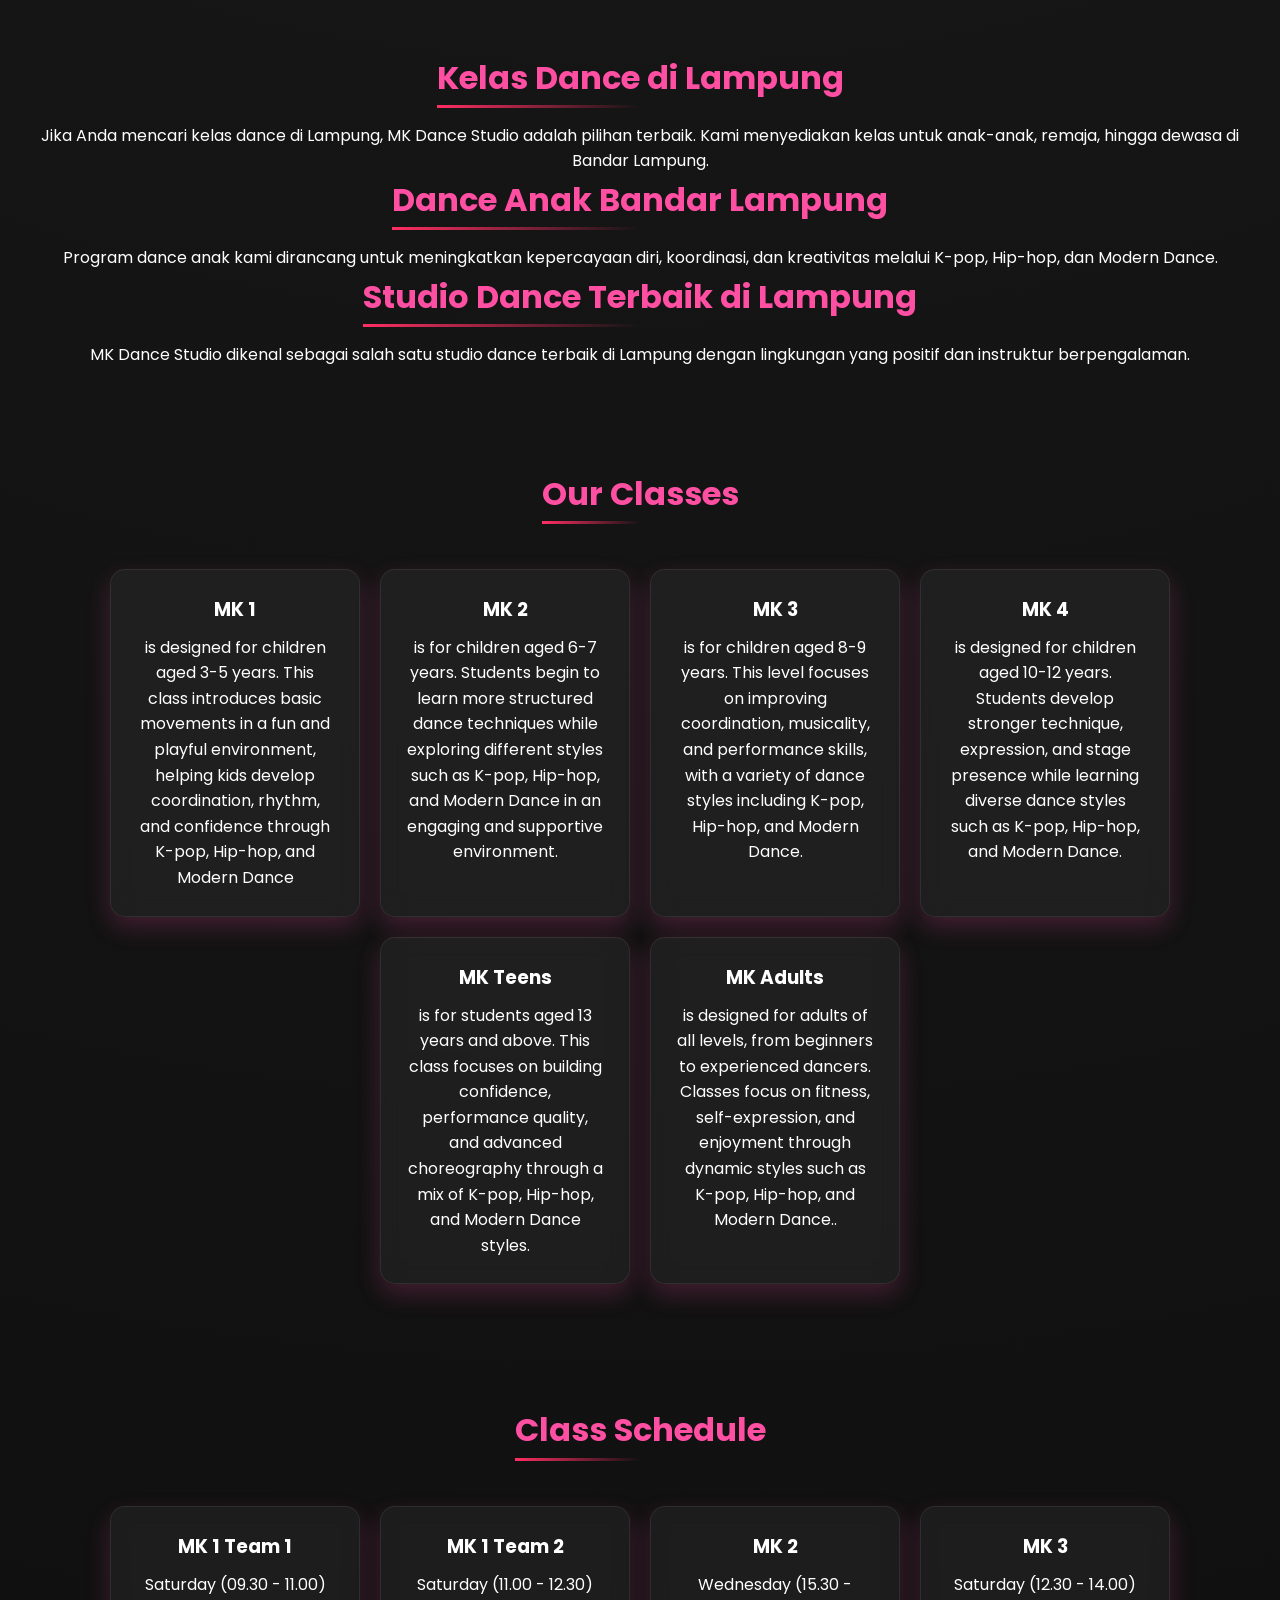
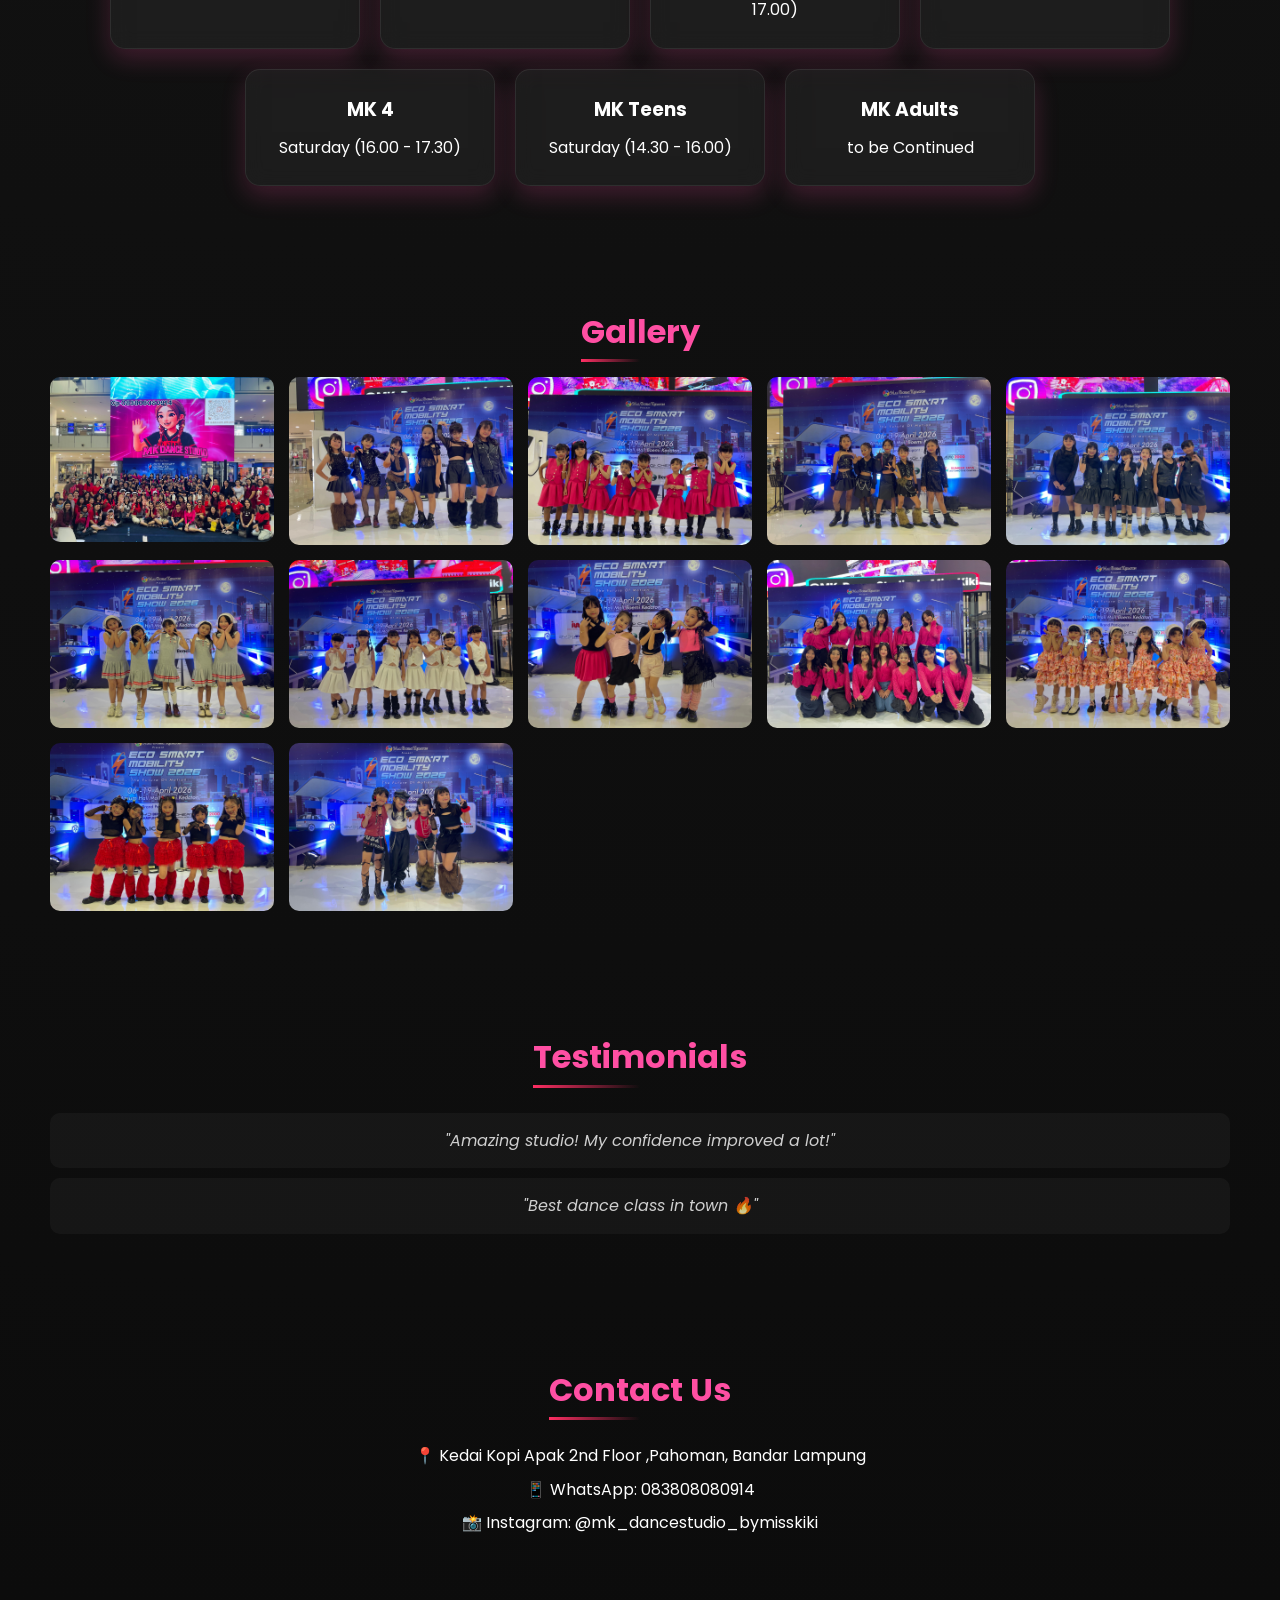
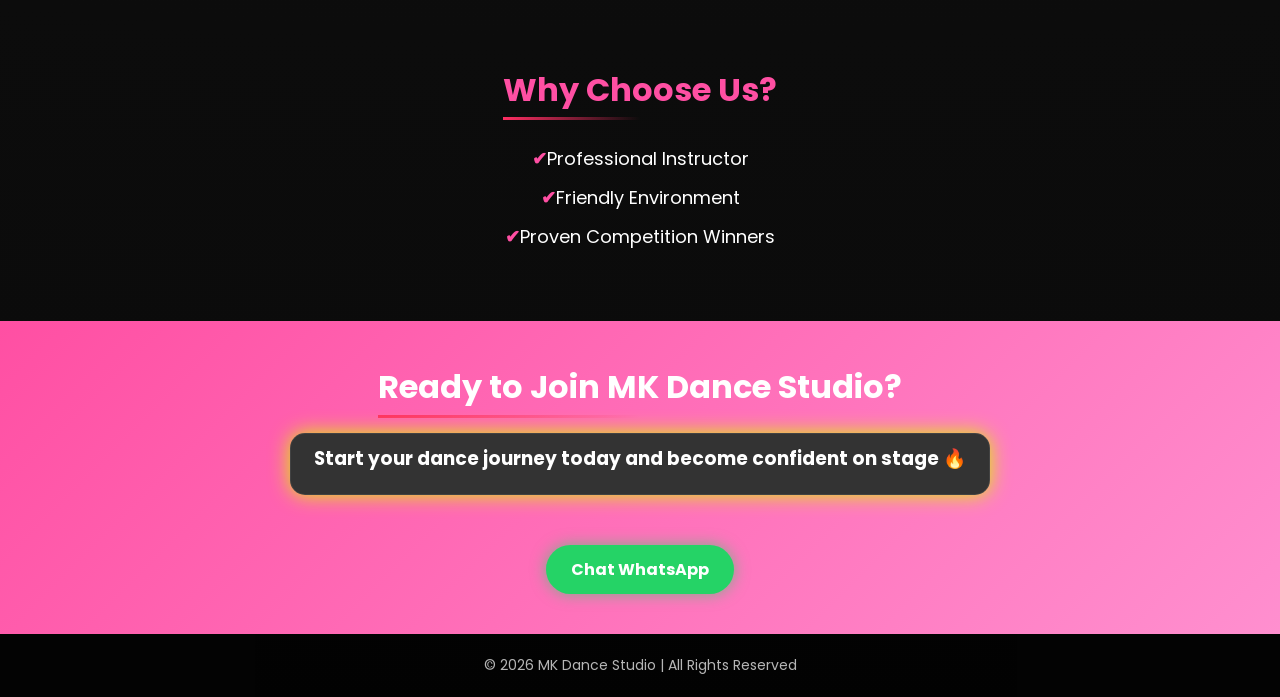
==== commit 8e3d8297: "test update" ====
--- a/index.html
+++ b/index.html
@@ -76,8 +76,9 @@
     <!-- ABOUT -->
     <section id="about" class="reveal">
       <h2>About Us</h2>
+      <p>TEST UPDATE</p>
       <p>
-MK Dance Studio Lampung is a place where passion and talent grow together. 
+MK Dance Studio Lampung is a place where passion and talent grow together in BANDAR LAMPUNG. 
 Located in Bandar Lampung, we provide professional dance training for kids, teens, and adults in a fun, supportive, and inspiring environment.
 
 At MK Dance Studio, students can learn a variety of popular dance styles including K-pop, Hip-hop, and Modern Dance. 
@@ -267,10 +268,6 @@
 </audio>
 <button id="music-btn">▶</button>
 
-<audio controls>
-  <source src="audio/music.mp3" type="audio/mpeg">
-</audio>
-
 <script src="script.js"></script>
 </body>
 </html>
--- a/style.css
+++ b/style.css
@@ -322,6 +322,12 @@
   color:white;
 }
 
+.seo-content {
+  padding: 40px;
+  text-align: center;
+  color: white;
+}
+
 /* CLASSES */
 .class-container {
   display: flex;
@@ -699,4 +705,4 @@
 
 #music-btn:hover {
   transform: scale(1.1);
-}+}
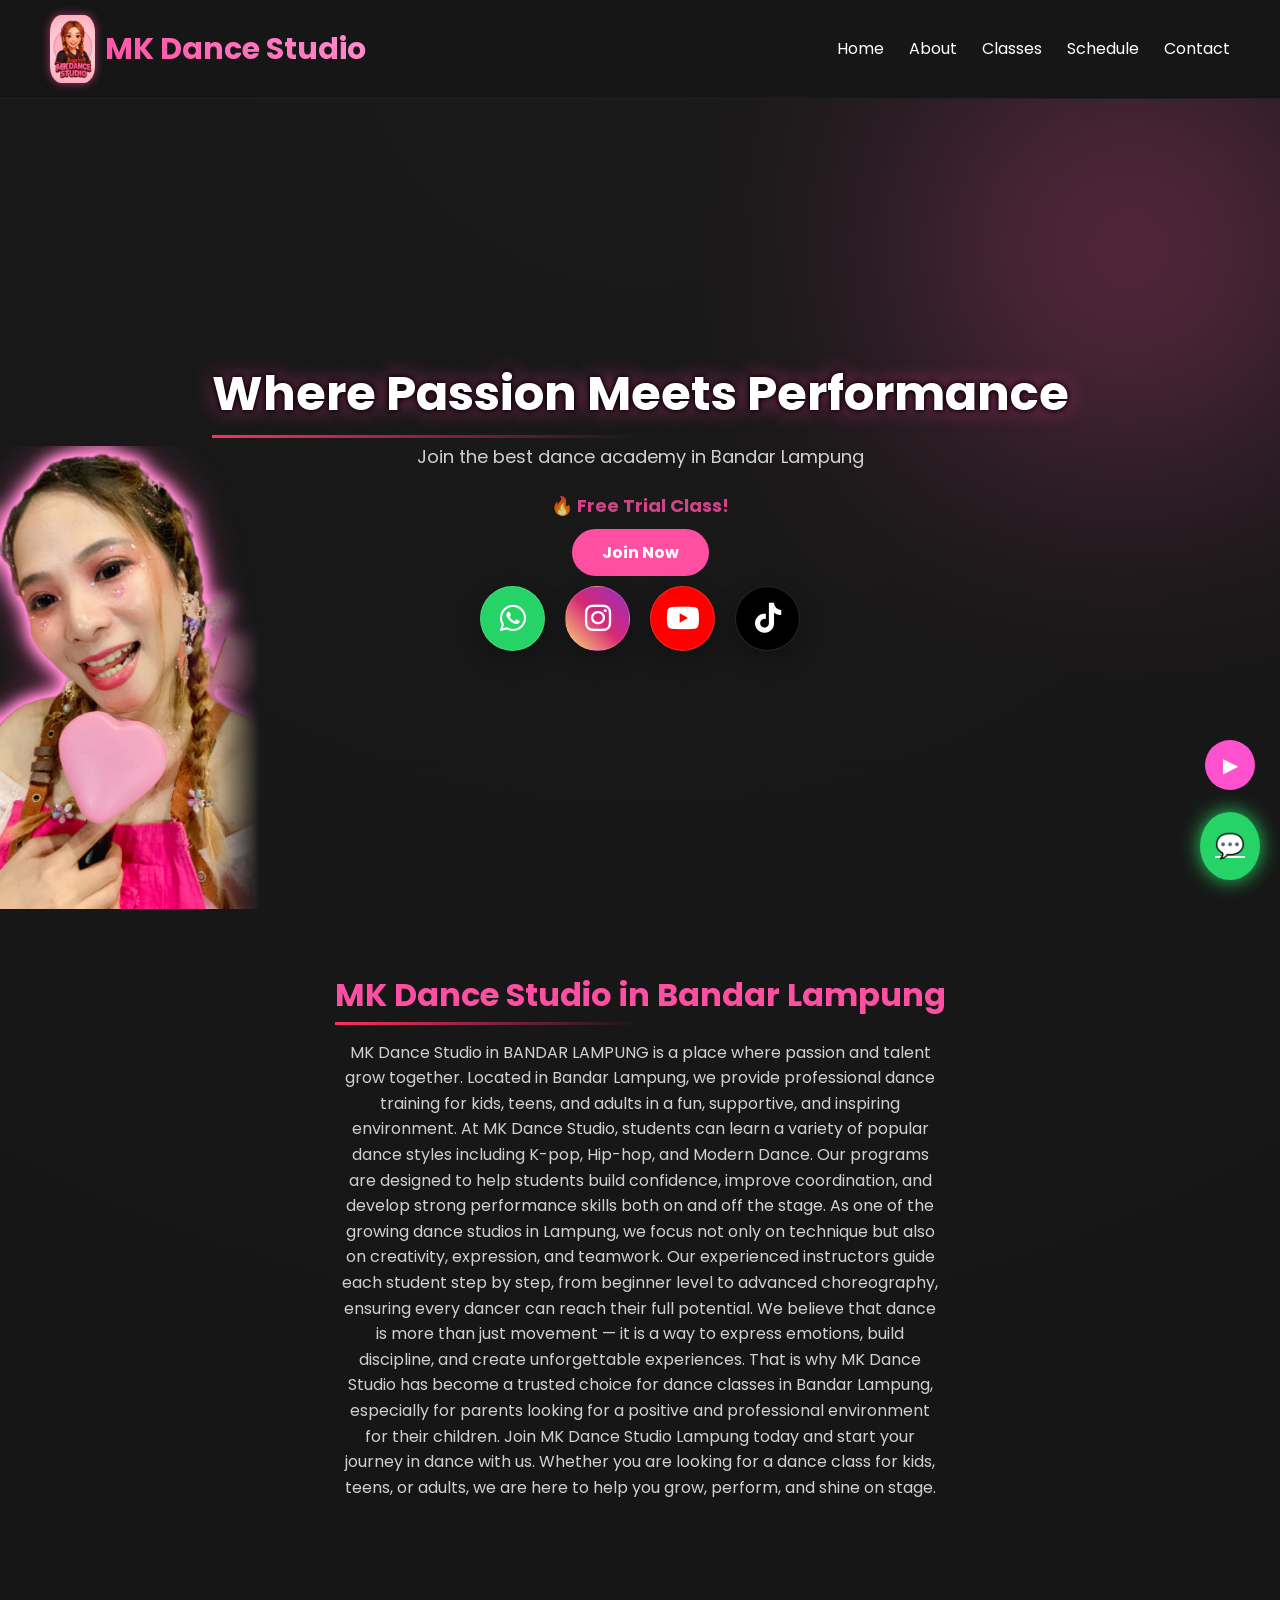
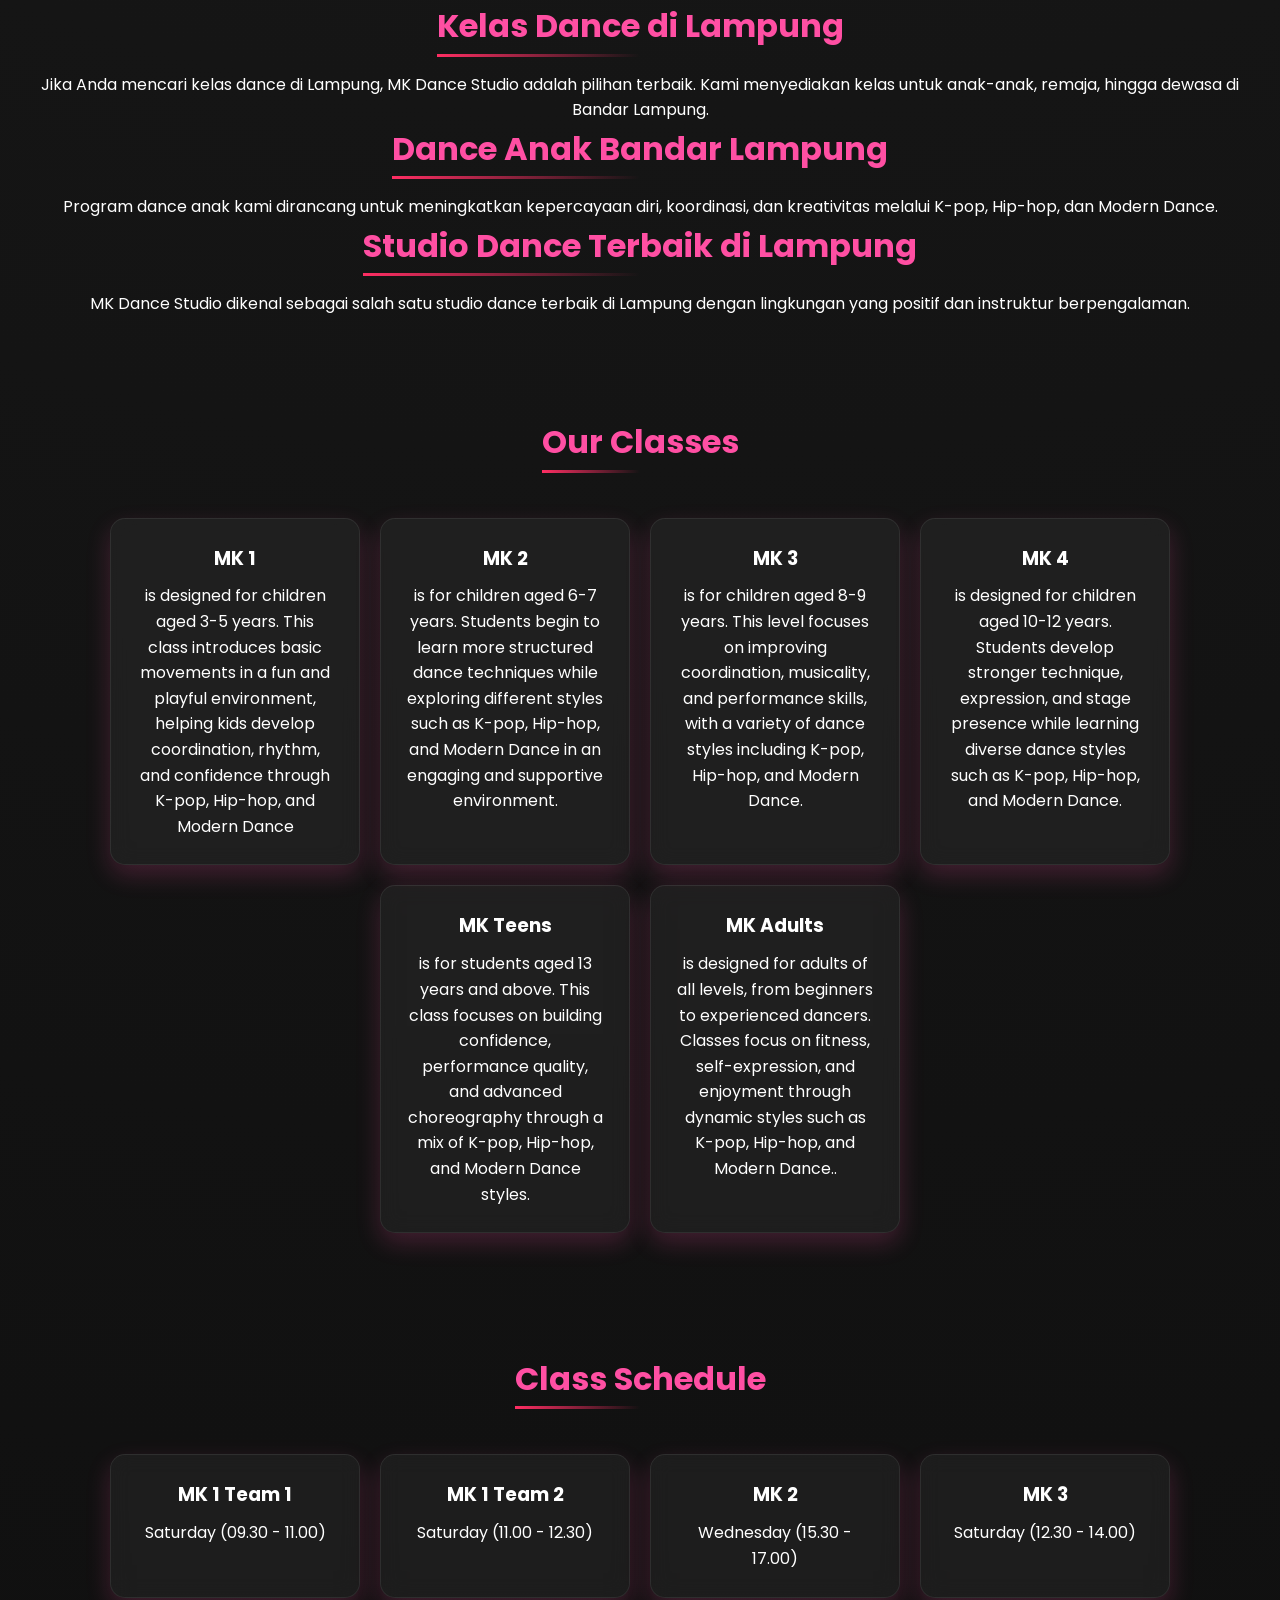
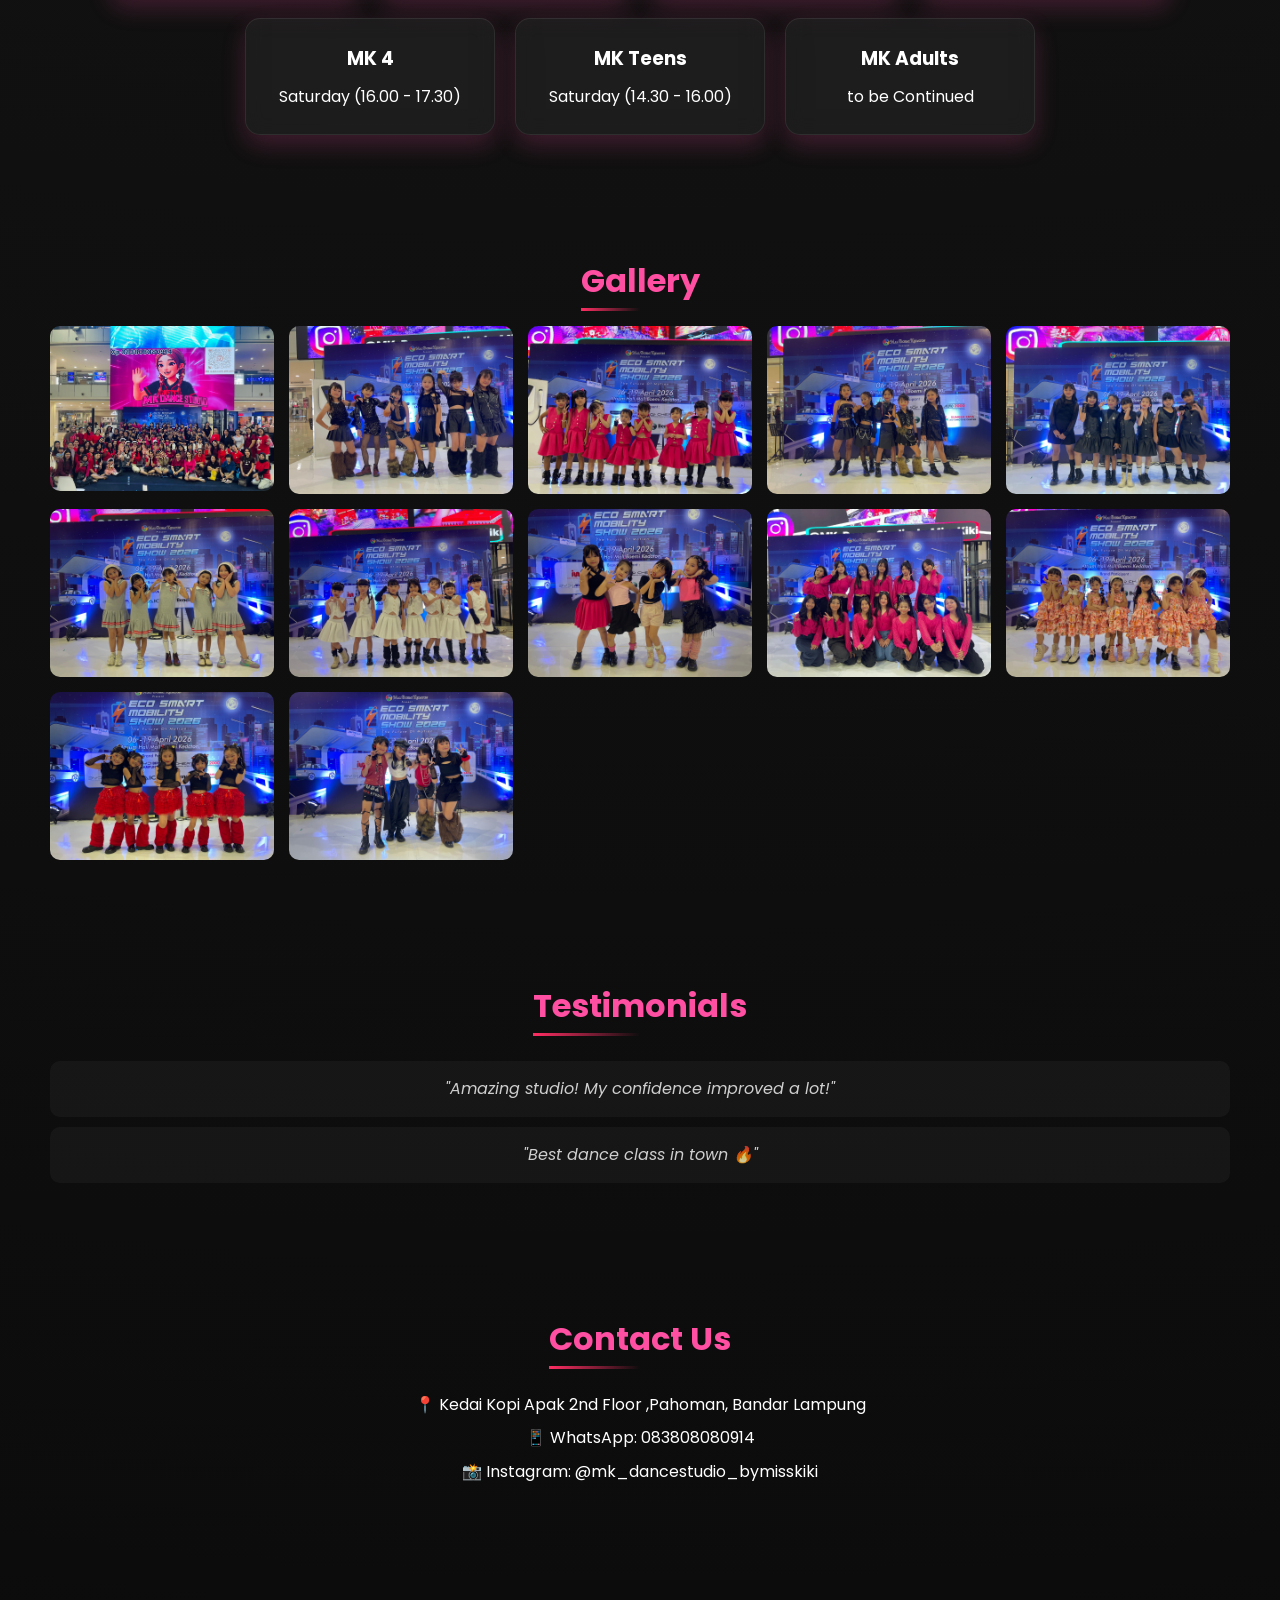
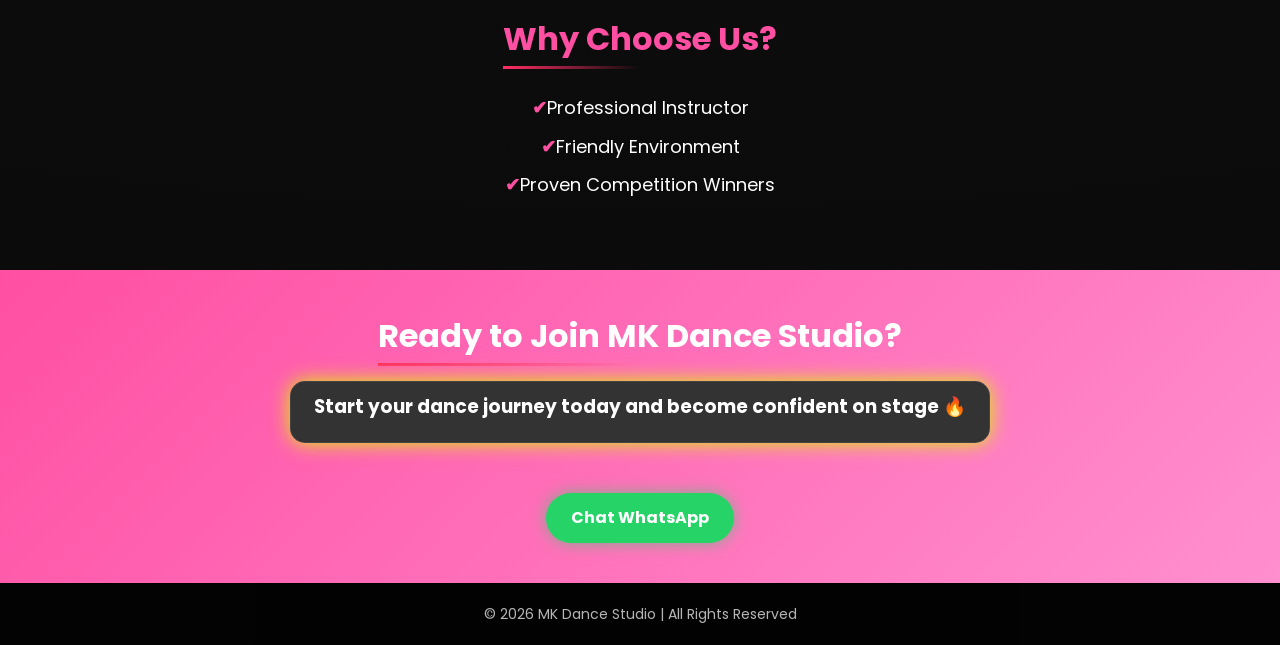
==== commit a6a973ea: "update" ====
--- a/index.html
+++ b/index.html
@@ -75,10 +75,9 @@
 
     <!-- ABOUT -->
     <section id="about" class="reveal">
-      <h2>About Us</h2>
-      <p>TEST UPDATE</p>
+      <h2>MK Dance Studio in Bandar Lampung</h2>
       <p>
-MK Dance Studio Lampung is a place where passion and talent grow together in BANDAR LAMPUNG. 
+MK Dance Studio in BANDAR LAMPUNG is a place where passion and talent grow together. 
 Located in Bandar Lampung, we provide professional dance training for kids, teens, and adults in a fun, supportive, and inspiring environment.
 
 At MK Dance Studio, students can learn a variety of popular dance styles including K-pop, Hip-hop, and Modern Dance. 
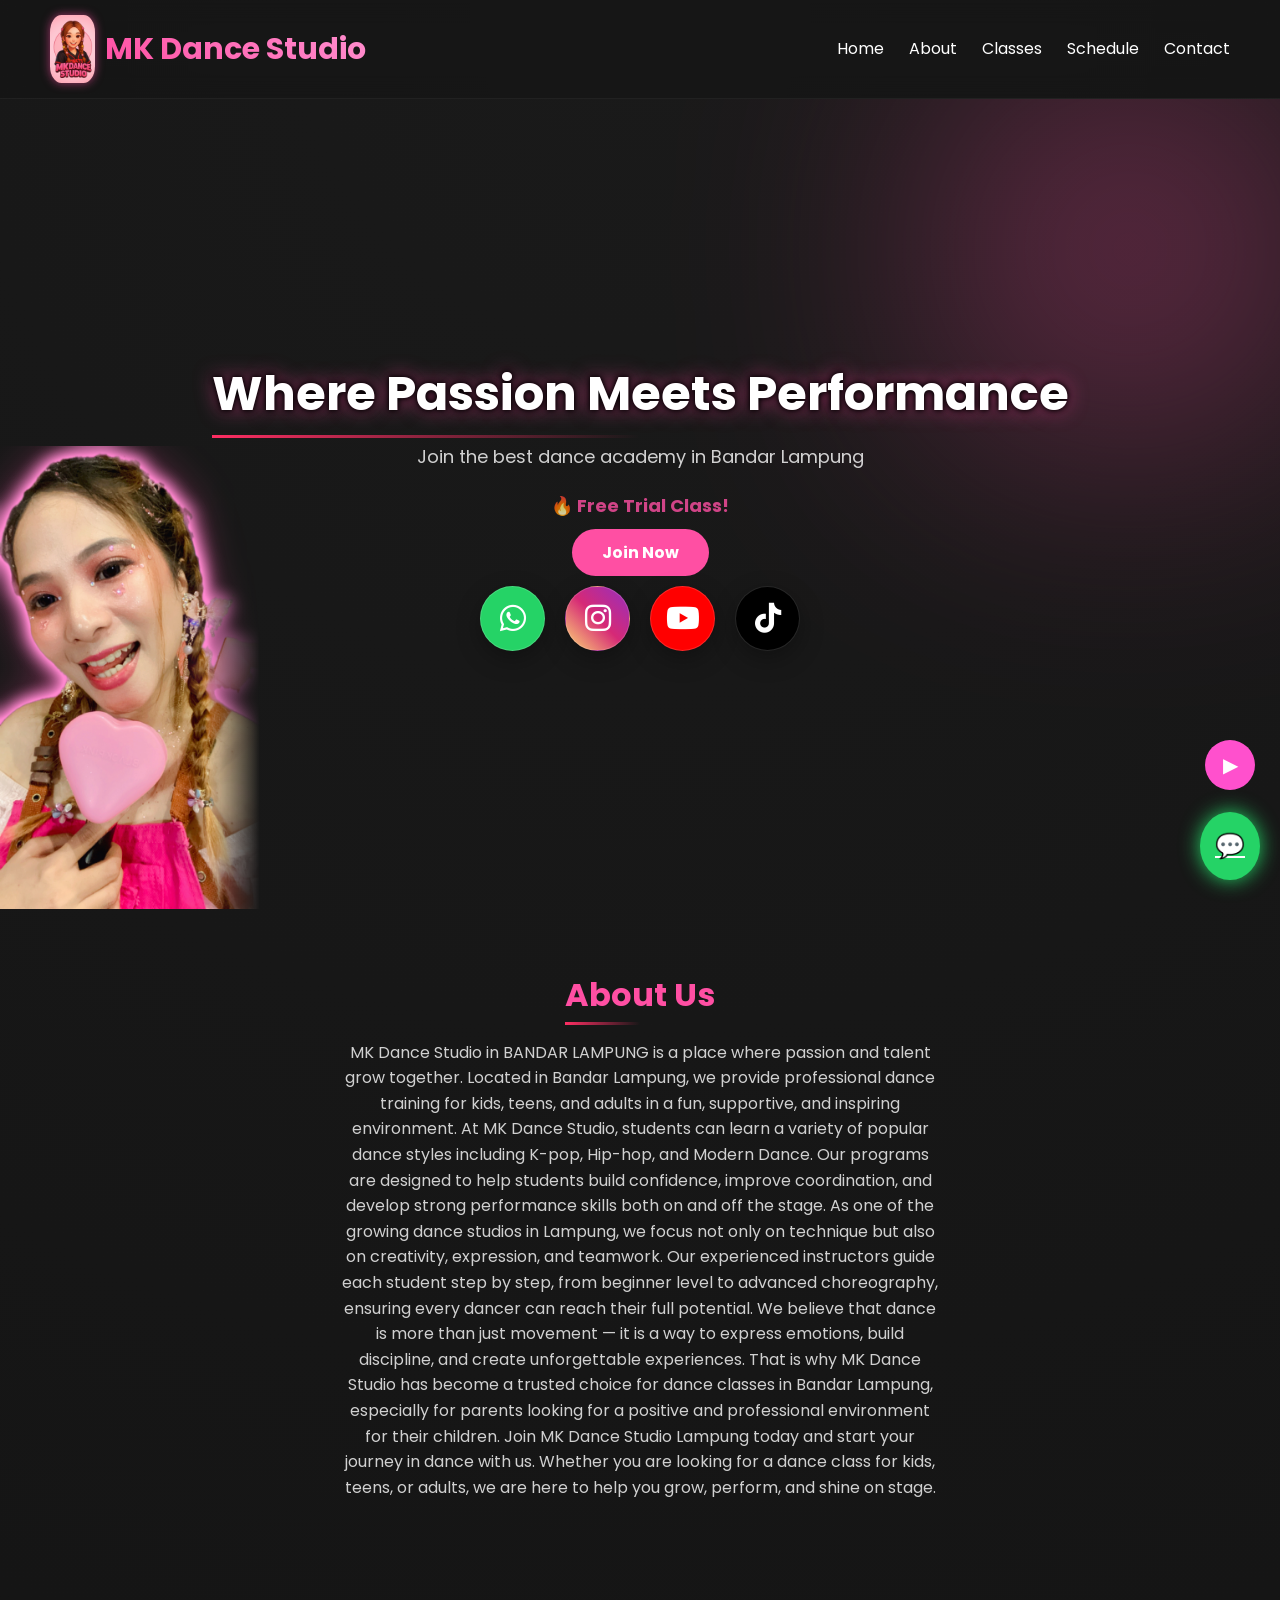
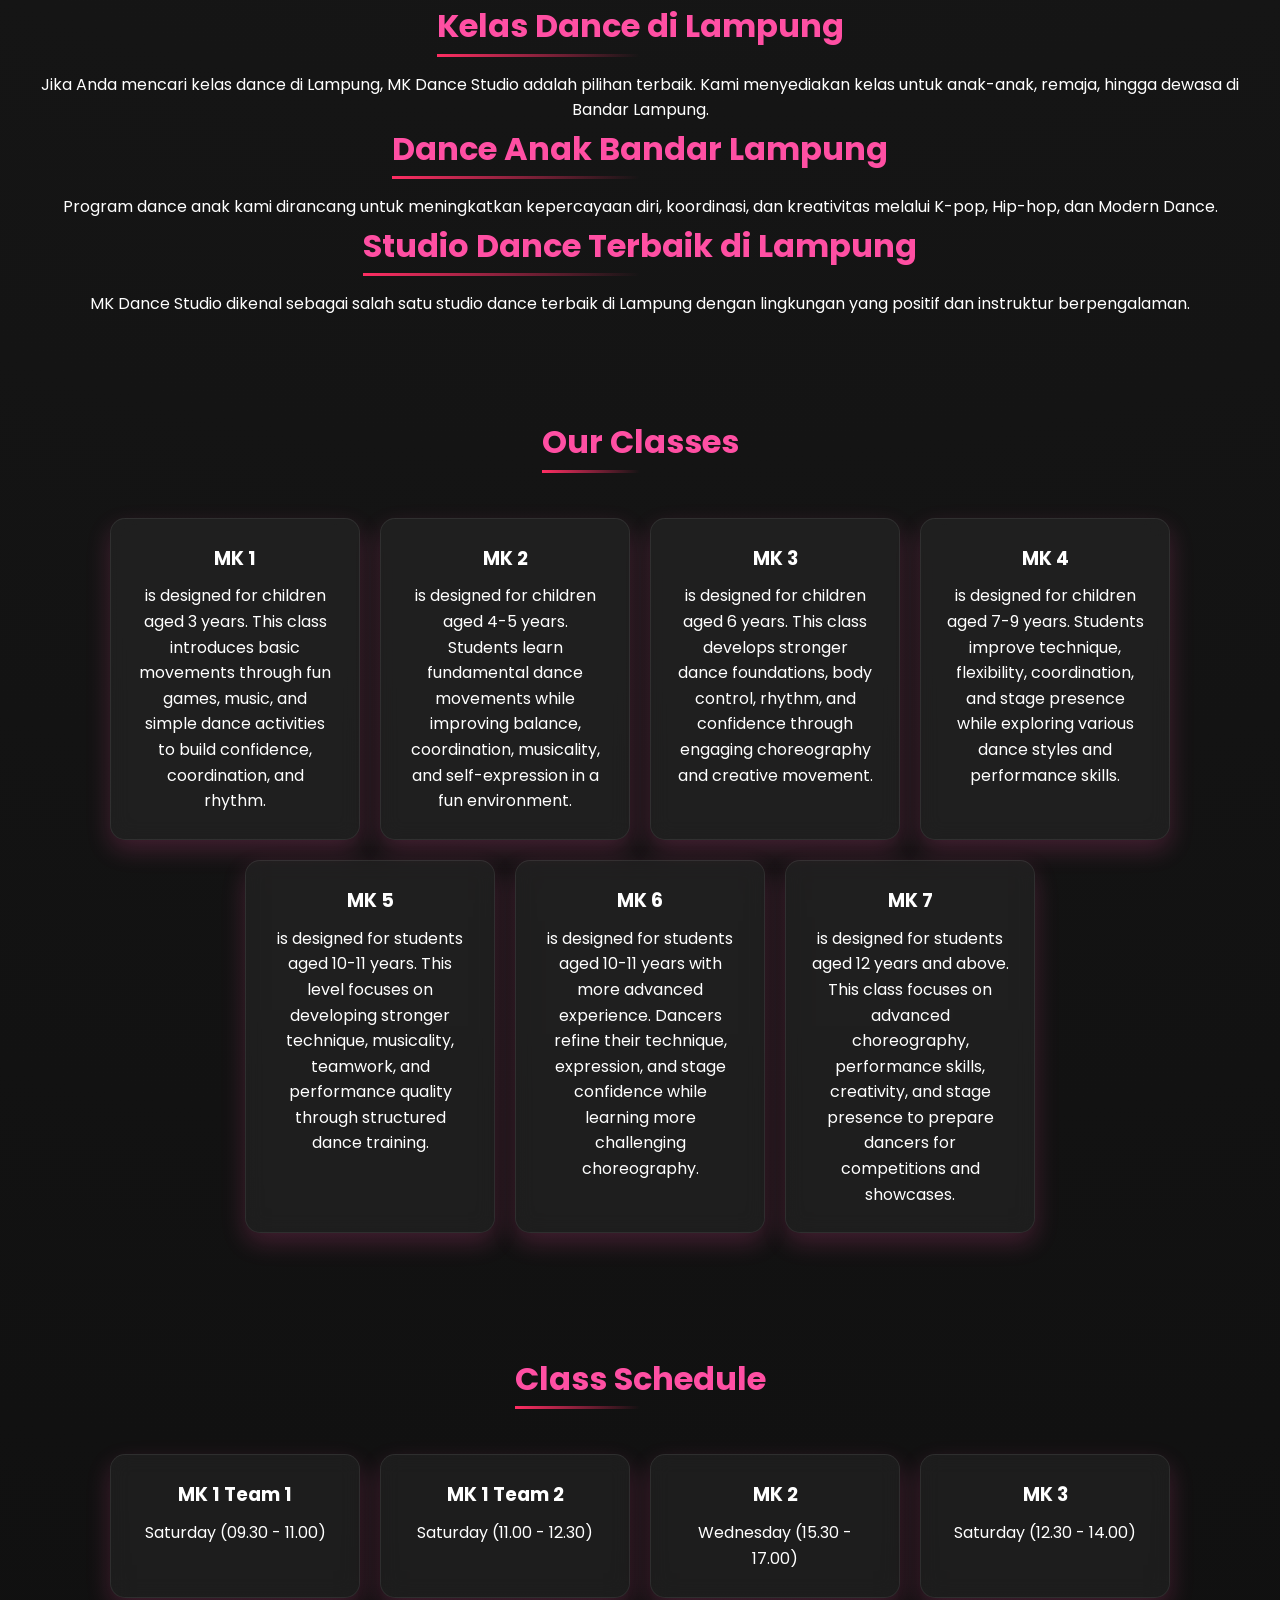
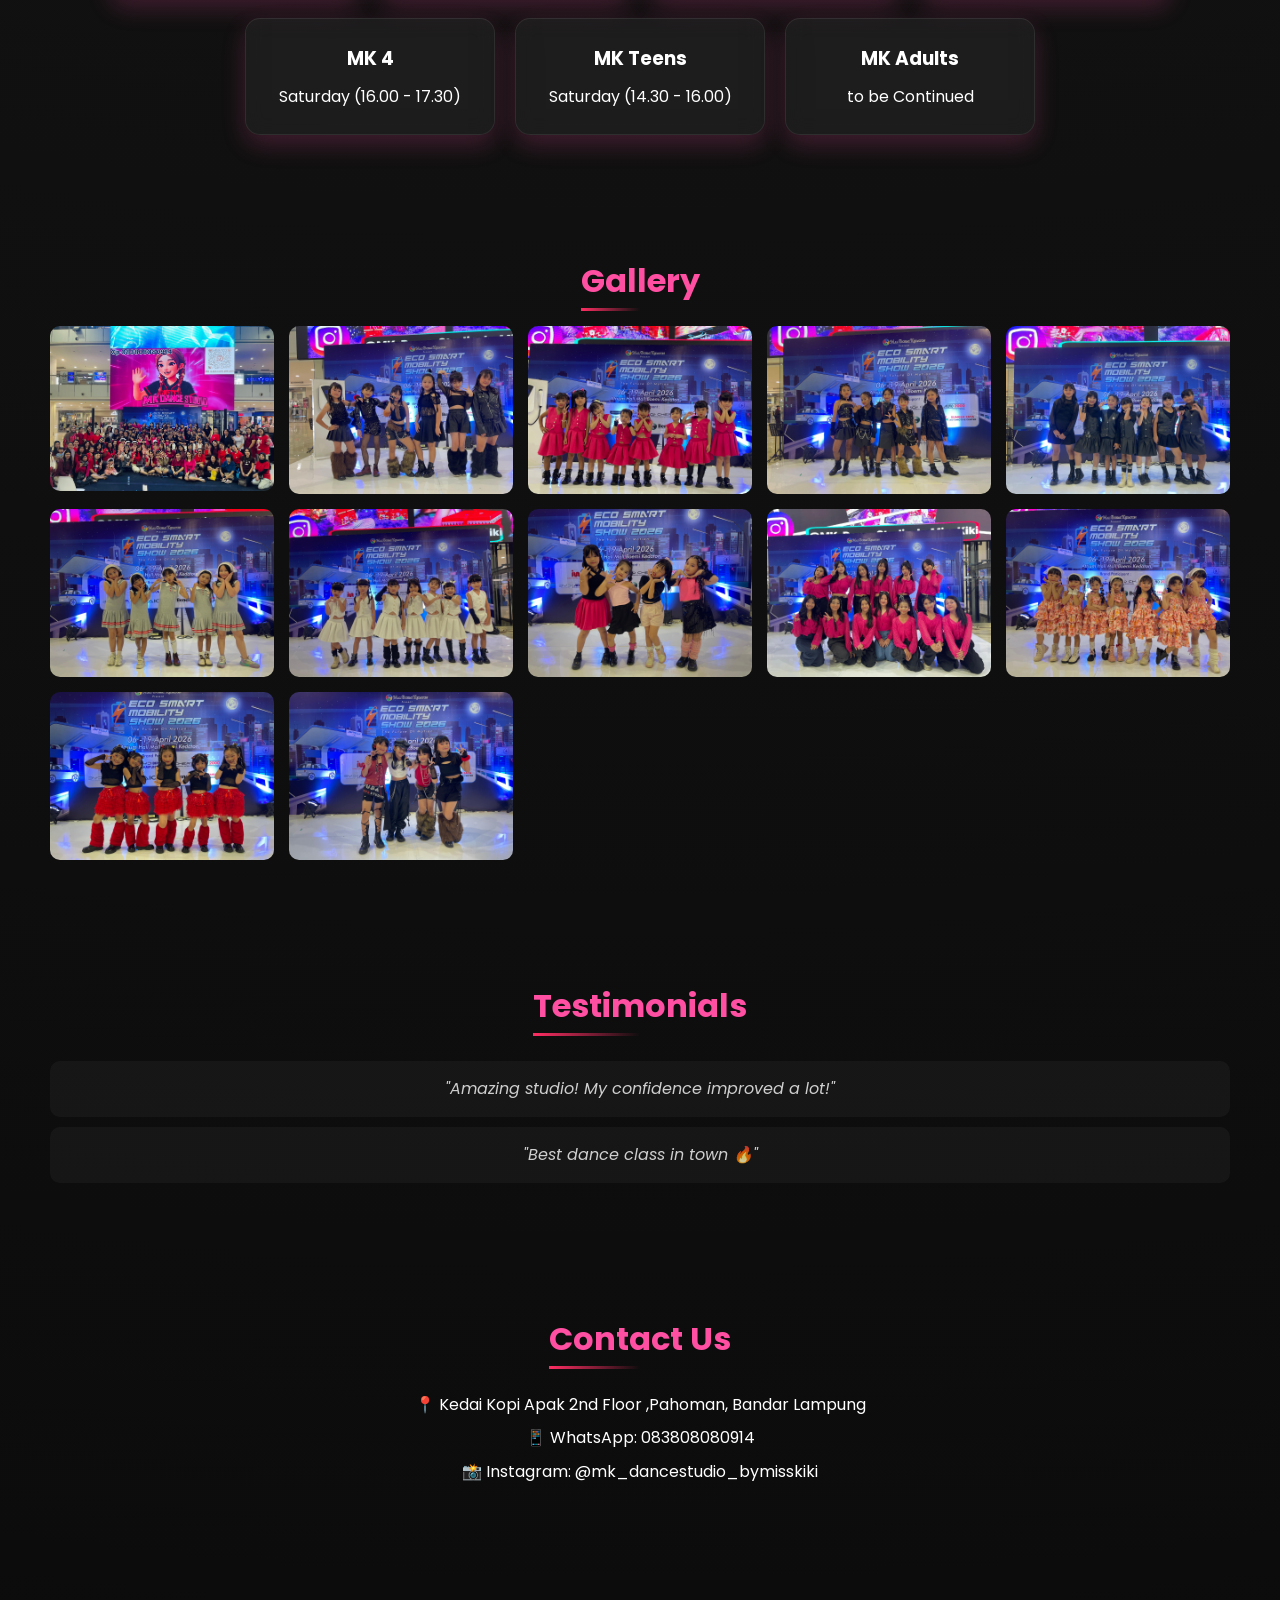
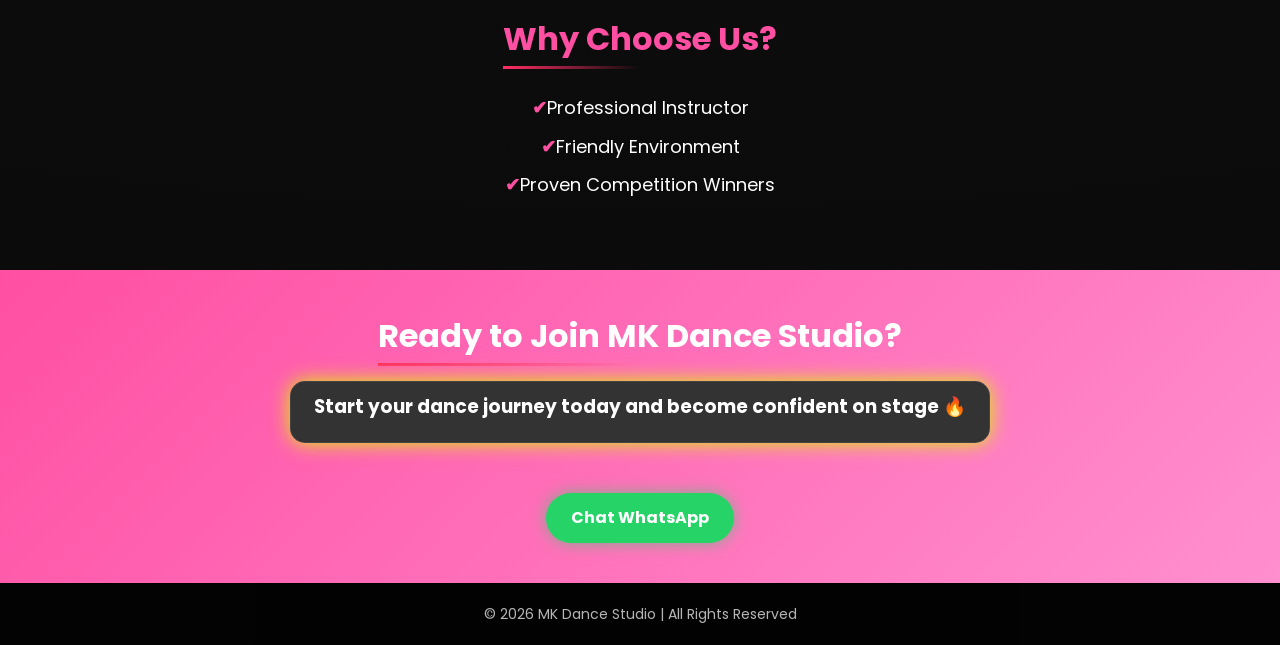
==== commit b4eddaa7: "Update classes MK1-MK7 and mobile navbar" ====
--- a/index.html
+++ b/index.html
@@ -3,11 +3,14 @@
 <head>
   <meta charset="UTF-8">
   <meta name="viewport" content="width=device-width, initial-scale=1.0">
-  <title>MK Dance Studio</title>
+  <title>MK Dance Studio Bandar Lampung | Kelas Dance Anak, Teens & Adults</title>
+  <meta name="description" content="MK Dance Studio di Bandar Lampung menyediakan kelas dance anak, remaja, dan dewasa. K-pop, Hip-hop, dan Modern Dance bersama MISS KIKI. Daftar sekarang!">
   <meta name="keywords" content="kelas dance Lampung, dance anak Bandar Lampung, studio dance Lampung, Kpop dance Lampung, hip hop Lampung">
   <meta name="author" content="MK Dance Studio">
-  <meta property="og:title" content="MK Dance Studio Lampung">
+  <meta name="robots" content="index, follow">
+  <meta property="og:title" content="MK Dance Studio Bandar Lampung">
   <meta property="og:description" content="Kelas dance anak & remaja terbaik di Bandar Lampung.">
+  <meta property="og:type" content="website">
   <meta property="og:image" content="images/logo.png">
   <meta property="og:url" content="https://jacobdev101.github.io/mk-dance-studio/">
 
@@ -15,6 +18,7 @@
   <link href="https://fonts.googleapis.com/css2?family=Poppins:wght@300;400;600&display=swap" rel="stylesheet">
   <link rel="stylesheet" href="style.css">
   <link rel="stylesheet" href="https://cdnjs.cloudflare.com/ajax/libs/font-awesome/6.5.0/css/all.min.css">
+  <link rel="icon" href="images/logo.png" type="image/x-icon">
 </head>
 <body>
 
@@ -75,7 +79,7 @@
 
     <!-- ABOUT -->
     <section id="about" class="reveal">
-      <h2>MK Dance Studio in Bandar Lampung</h2>
+      <h2>About Us</h2>
       <p>
 MK Dance Studio in BANDAR LAMPUNG is a place where passion and talent grow together. 
 Located in Bandar Lampung, we provide professional dance training for kids, teens, and adults in a fun, supportive, and inspiring environment.
@@ -110,32 +114,37 @@
       <div class="class-container">
         <div class="card">
           <h3>MK 1</h3>
-          <p>is designed for children aged 3-5 years. This class introduces basic movements in a fun and playful environment, helping kids develop coordination, rhythm, and confidence through K-pop, Hip-hop, and Modern Dance</p>
+          <p>is designed for children aged 3 years. This class introduces basic movements through fun games, music, and simple dance activities to build confidence, coordination, and rhythm.</p>
         </div>
 
         <div class="card">
           <h3>MK 2</h3>
-          <p> is for children aged 6-7 years. Students begin to learn more structured dance techniques while exploring different styles such as K-pop, Hip-hop, and Modern Dance in an engaging and supportive environment.</p>
+          <p>is designed for children aged 4-5 years. Students learn fundamental dance movements while improving balance, coordination, musicality, and self-expression in a fun environment.</p>
         </div>
 
         <div class="card">
           <h3>MK 3</h3>
-          <p> is for children aged 8-9 years. This level focuses on improving coordination, musicality, and performance skills, with a variety of dance styles including K-pop, Hip-hop, and Modern Dance.</p>
+          <p>is designed for children aged 6 years. This class develops stronger dance foundations, body control, rhythm, and confidence through engaging choreography and creative movement.</p>
         </div>
 
         <div class="card">
           <h3>MK 4</h3>
-          <p> is designed for children aged 10-12 years. Students develop stronger technique, expression, and stage presence while learning diverse dance styles such as K-pop, Hip-hop, and Modern Dance.</p>
-        </div>
-
-        <div class="card">
-          <h3>MK Teens</h3>
-          <p>  is for students aged 13 years and above. This class focuses on building confidence, performance quality, and advanced choreography through a mix of K-pop, Hip-hop, and Modern Dance styles.</p>
-        </div>
-
-        <div class="card">
-          <h3>MK Adults</h3>
-          <p>  is designed for adults of all levels, from beginners to experienced dancers. Classes focus on fitness, self-expression, and enjoyment through dynamic styles such as K-pop, Hip-hop, and Modern Dance..</p>
+          <p>is designed for children aged 7-9 years. Students improve technique, flexibility, coordination, and stage presence while exploring various dance styles and performance skills.</p>
+        </div>
+
+        <div class="card">
+          <h3>MK 5</h3>
+          <p>is designed for students aged 10-11 years. This level focuses on developing stronger technique, musicality, teamwork, and performance quality through structured dance training.</p>
+        </div>
+
+        <div class="card">
+          <h3>MK 6</h3>
+          <p>is designed for students aged 10-11 years with more advanced experience. Dancers refine their technique, expression, and stage confidence while learning more challenging choreography.</p>  
+        </div>
+
+        <div class="card">
+          <h3>MK 7</h3>
+          <p>is designed for students aged 12 years and above. This class focuses on advanced choreography, performance skills, creativity, and stage presence to prepare dancers for competitions and showcases.</p>
         </div>
       </div>
     </section>
--- a/style.css
+++ b/style.css
@@ -536,34 +536,60 @@
 
 /* RESPONSIVE */
 @media (max-width: 768px) {
+
   body {
-     background-color: linear-gradient(135deg, var(--soft-bg), #fff5fa);
-     color: #333;
+    background: linear-gradient(
+      135deg,
+      var(--soft-bg),
+      #fff5fa
+    );
+    color: #333;
   }
 
   nav {
     flex-direction: column;
+    align-items: center;
   }
 
   nav ul {
     margin-top: 10px;
+    display: flex;
+    flex-wrap: wrap;
+    justify-content: center;
+    gap: 12px;
+    padding: 0;
+  }
+
+  nav ul li a {
+    font-size: 14px;
+  }
+
+  .logo {
+    flex-direction: column;
+    text-align: center;
+    gap: 8px;
+  }
+
+  .logo h1 {
+    font-size: 28px;
   }
 
   .hero h2 {
     font-size: 32px;
   }
-.reveal {
-  opacity: 0;
-  transform: translateY(50px);
-  transition: 0.8s ease;
-}
-
-.reveal.active {
-  opacity: 1;
-  transform: translateY(0);
-}
-}
-
+
+  .reveal {
+    opacity: 0;
+    transform: translateY(50px);
+    transition: 0.8s ease;
+  }
+
+  .reveal.active {
+    opacity: 1;
+    transform: translateY(0);
+  }
+
+}
 
 /* Navbar saat scroll */
 .scrolled {
@@ -678,7 +704,7 @@
 }
 html {
   scroll-behavior: smooth;
-  scroll-padding-top: 50px;
+  scroll-padding-top: 90px;
 }
 .glow-text {
   text-shadow: 0 0 4px rgba(255, 79, 163, 0.6);
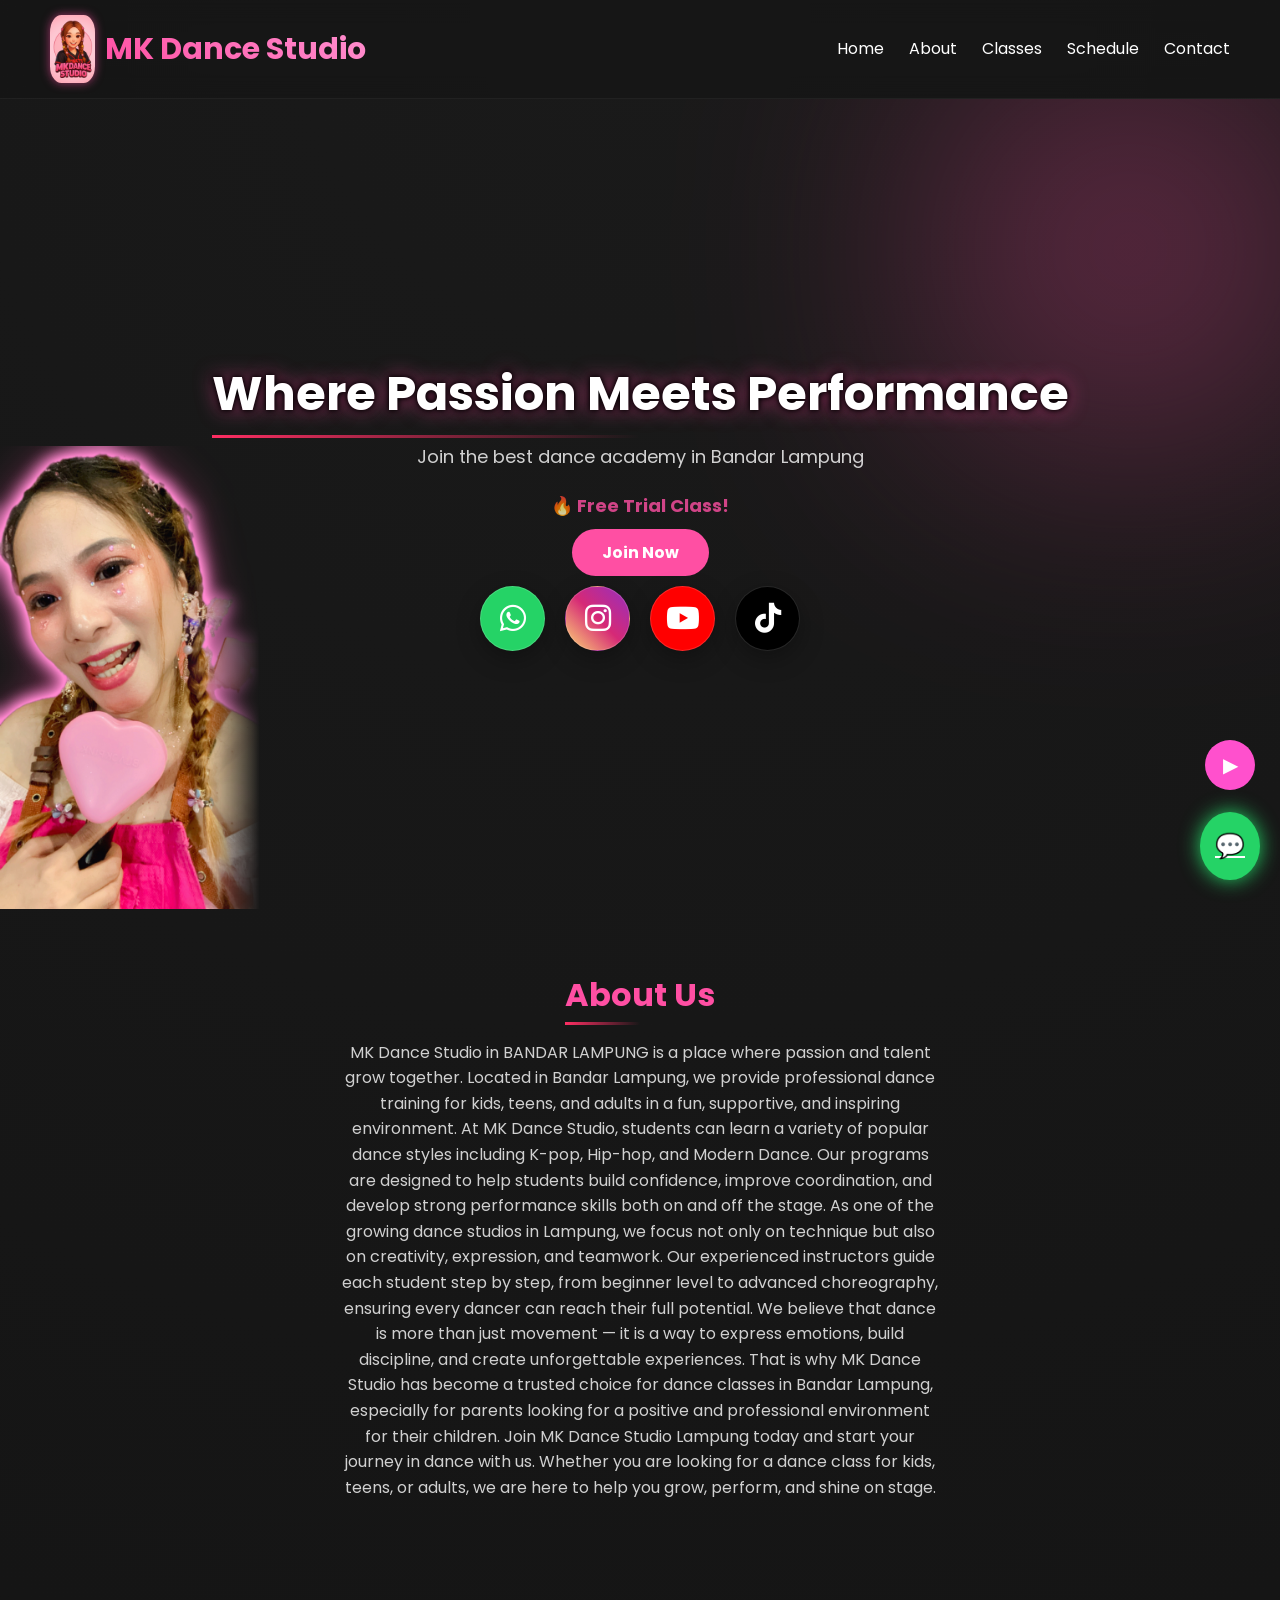
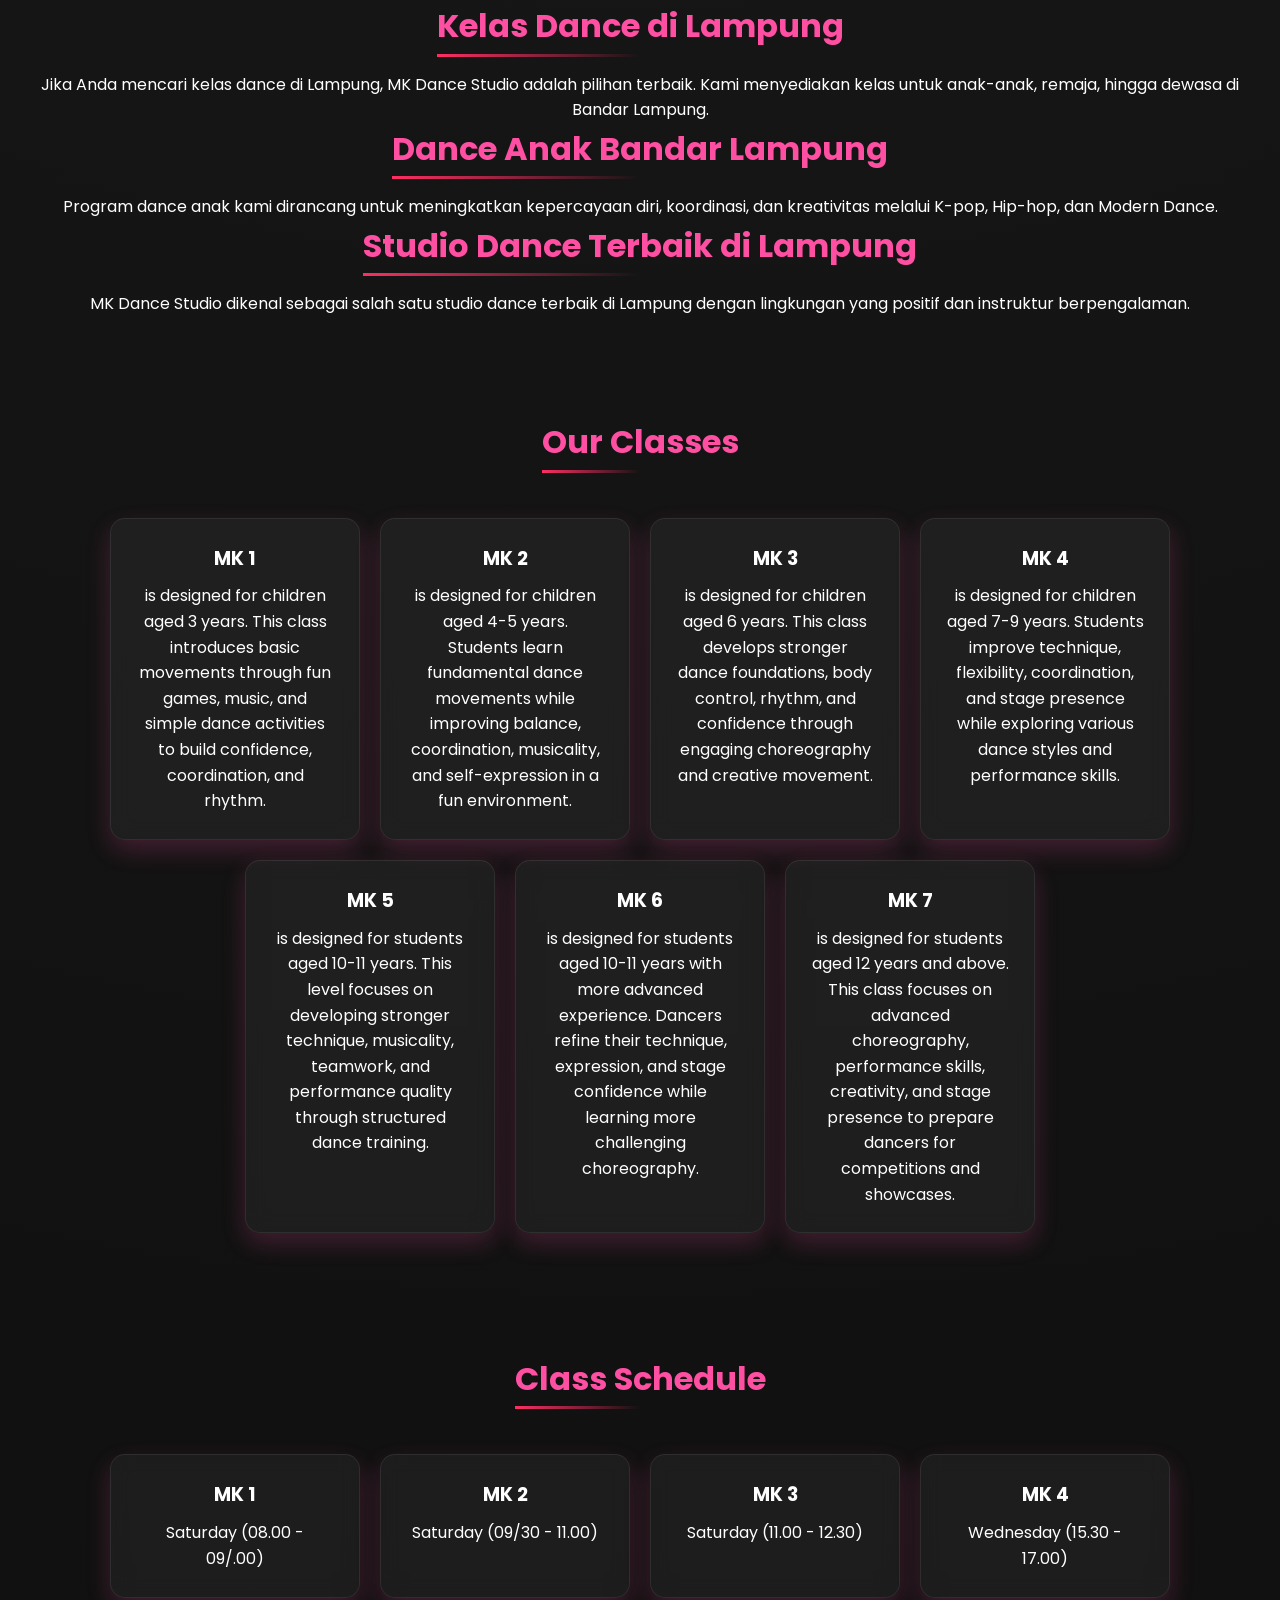
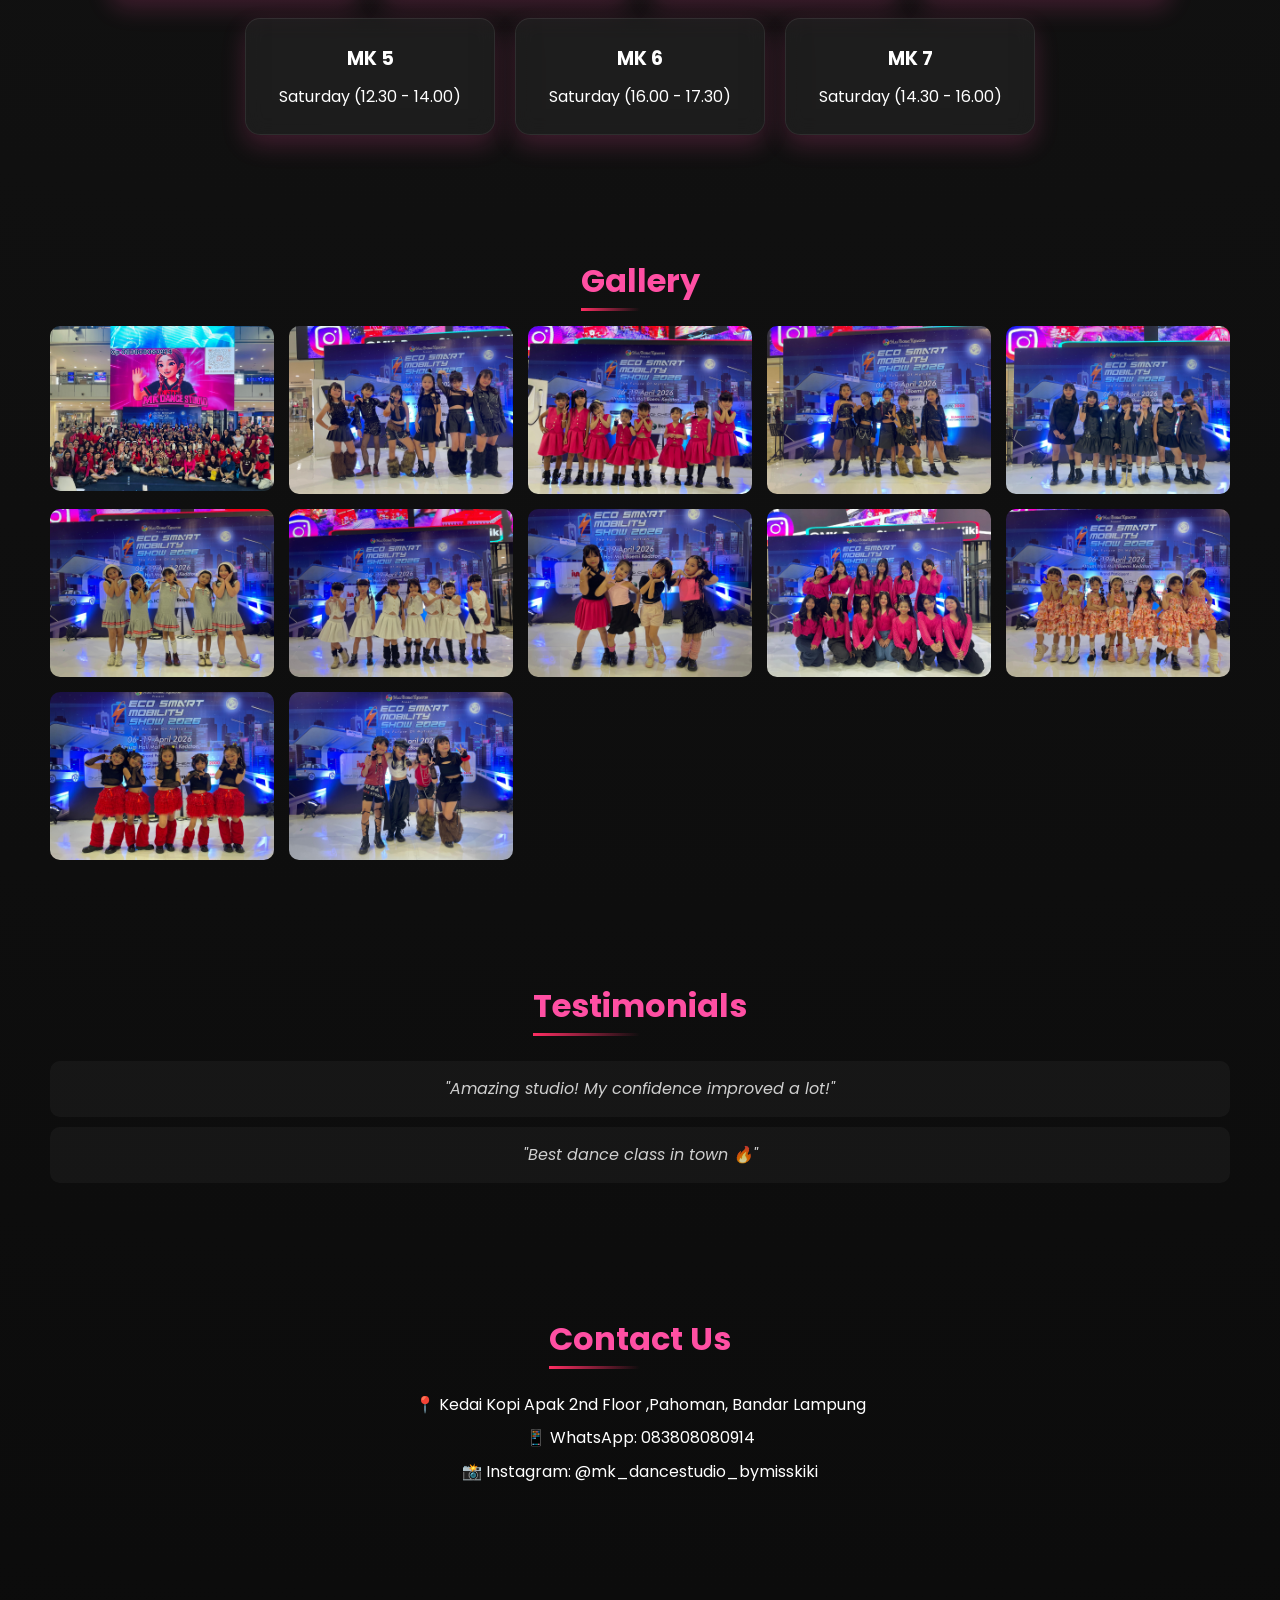
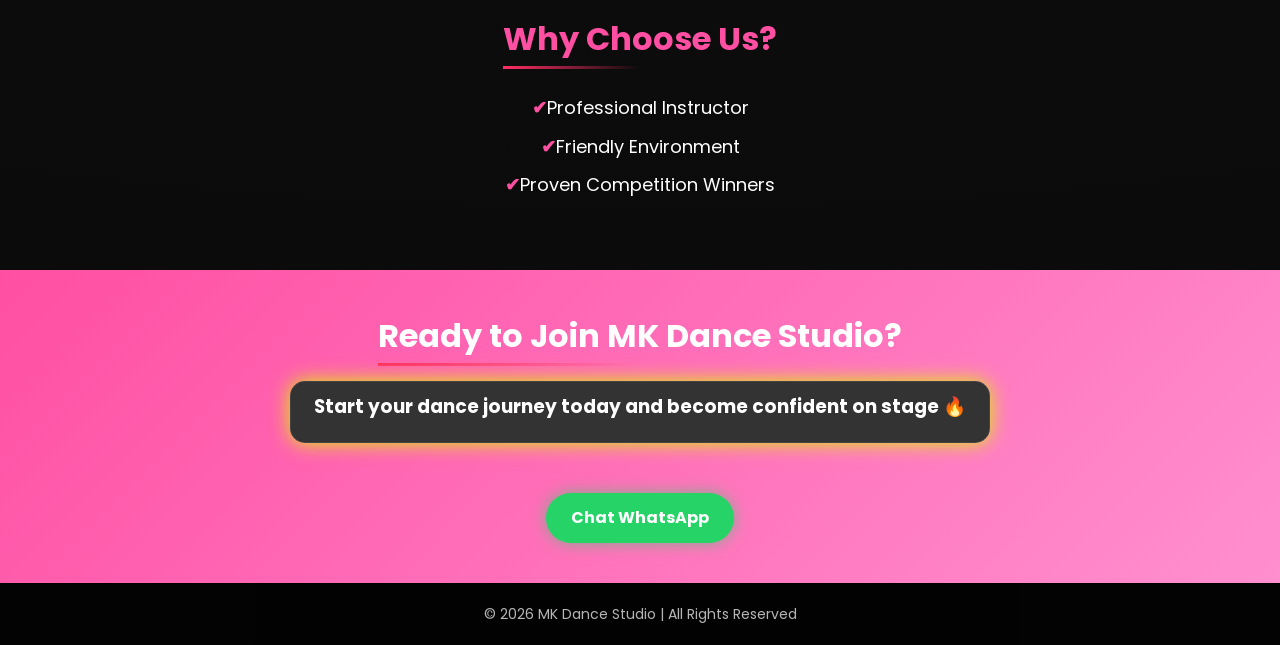
==== commit 78e8369d: "Update mobile navbar" ====
--- a/index.html
+++ b/index.html
@@ -155,38 +155,38 @@
 
       <div class="class-container">
         <div class="card">
-          <h3>MK 1 Team 1</h3>
-          <p>Saturday (09.30 - 11.00)</p>
-        </div>
-
-        <div class="card">
-          <h3>MK 1 Team 2</h3>
+          <h3>MK 1</h3>
+          <p>Saturday (08.00 - 09/.00)</p>
+        </div>
+
+        <div class="card">
+          <h3>MK 2</h3>
+          <p>Saturday (09/30 - 11.00)</p>
+        </div>
+
+        <div class="card">
+          <h3>MK 3</h3>
           <p>Saturday (11.00 - 12.30)</p>
         </div>
 
         <div class="card">
-          <h3>MK 2</h3>
+          <h3>MK 4</h3>
           <p>Wednesday (15.30 - 17.00)</p>
         </div>
 
-        <div class="card">
-          <h3>MK 3</h3>
+         <div class="card">
+          <h3>MK 5</h3>
           <p>Saturday (12.30 - 14.00)</p>
         </div>
 
-         <div class="card">
-          <h3>MK 4</h3>
+        <div class="card">
+          <h3>MK 6</h3>
           <p>Saturday (16.00 - 17.30)</p>
         </div>
 
         <div class="card">
-          <h3>MK Teens</h3>
-          <p>  Saturday (14.30 - 16.00)</p>
-        </div>
-
-        <div class="card">
-          <h3>MK Adults</h3>
-          <p> to be Continued</p>
+          <h3>MK 7</h3>
+          <p>Saturday (14.30 - 16.00)</p>
         </div>
       </div>
     </section>
--- a/style.css
+++ b/style.css
@@ -537,56 +537,38 @@
 /* RESPONSIVE */
 @media (max-width: 768px) {
 
-  body {
-    background: linear-gradient(
-      135deg,
-      var(--soft-bg),
-      #fff5fa
-    );
-    color: #333;
-  }
-
   nav {
+    display: flex;
     flex-direction: column;
     align-items: center;
+    padding: 10px;
+  }
+
+  .logo img {
+    width: 70px;
+  }
+
+  .logo h1 {
+    font-size: 18px;
   }
 
   nav ul {
+    display: flex;
+    justify-content: center;
+    flex-wrap: nowrap;
+    width: 100%;
+    gap: 8px;
+    padding: 0;
     margin-top: 10px;
-    display: flex;
-    flex-wrap: wrap;
-    justify-content: center;
-    gap: 12px;
-    padding: 0;
+  }
+
+  nav ul li {
+    list-style: none;
   }
 
   nav ul li a {
-    font-size: 14px;
-  }
-
-  .logo {
-    flex-direction: column;
-    text-align: center;
-    gap: 8px;
-  }
-
-  .logo h1 {
-    font-size: 28px;
-  }
-
-  .hero h2 {
-    font-size: 32px;
-  }
-
-  .reveal {
-    opacity: 0;
-    transform: translateY(50px);
-    transition: 0.8s ease;
-  }
-
-  .reveal.active {
-    opacity: 1;
-    transform: translateY(0);
+    font-size: 12px;
+    white-space: nowrap;
   }
 
 }
